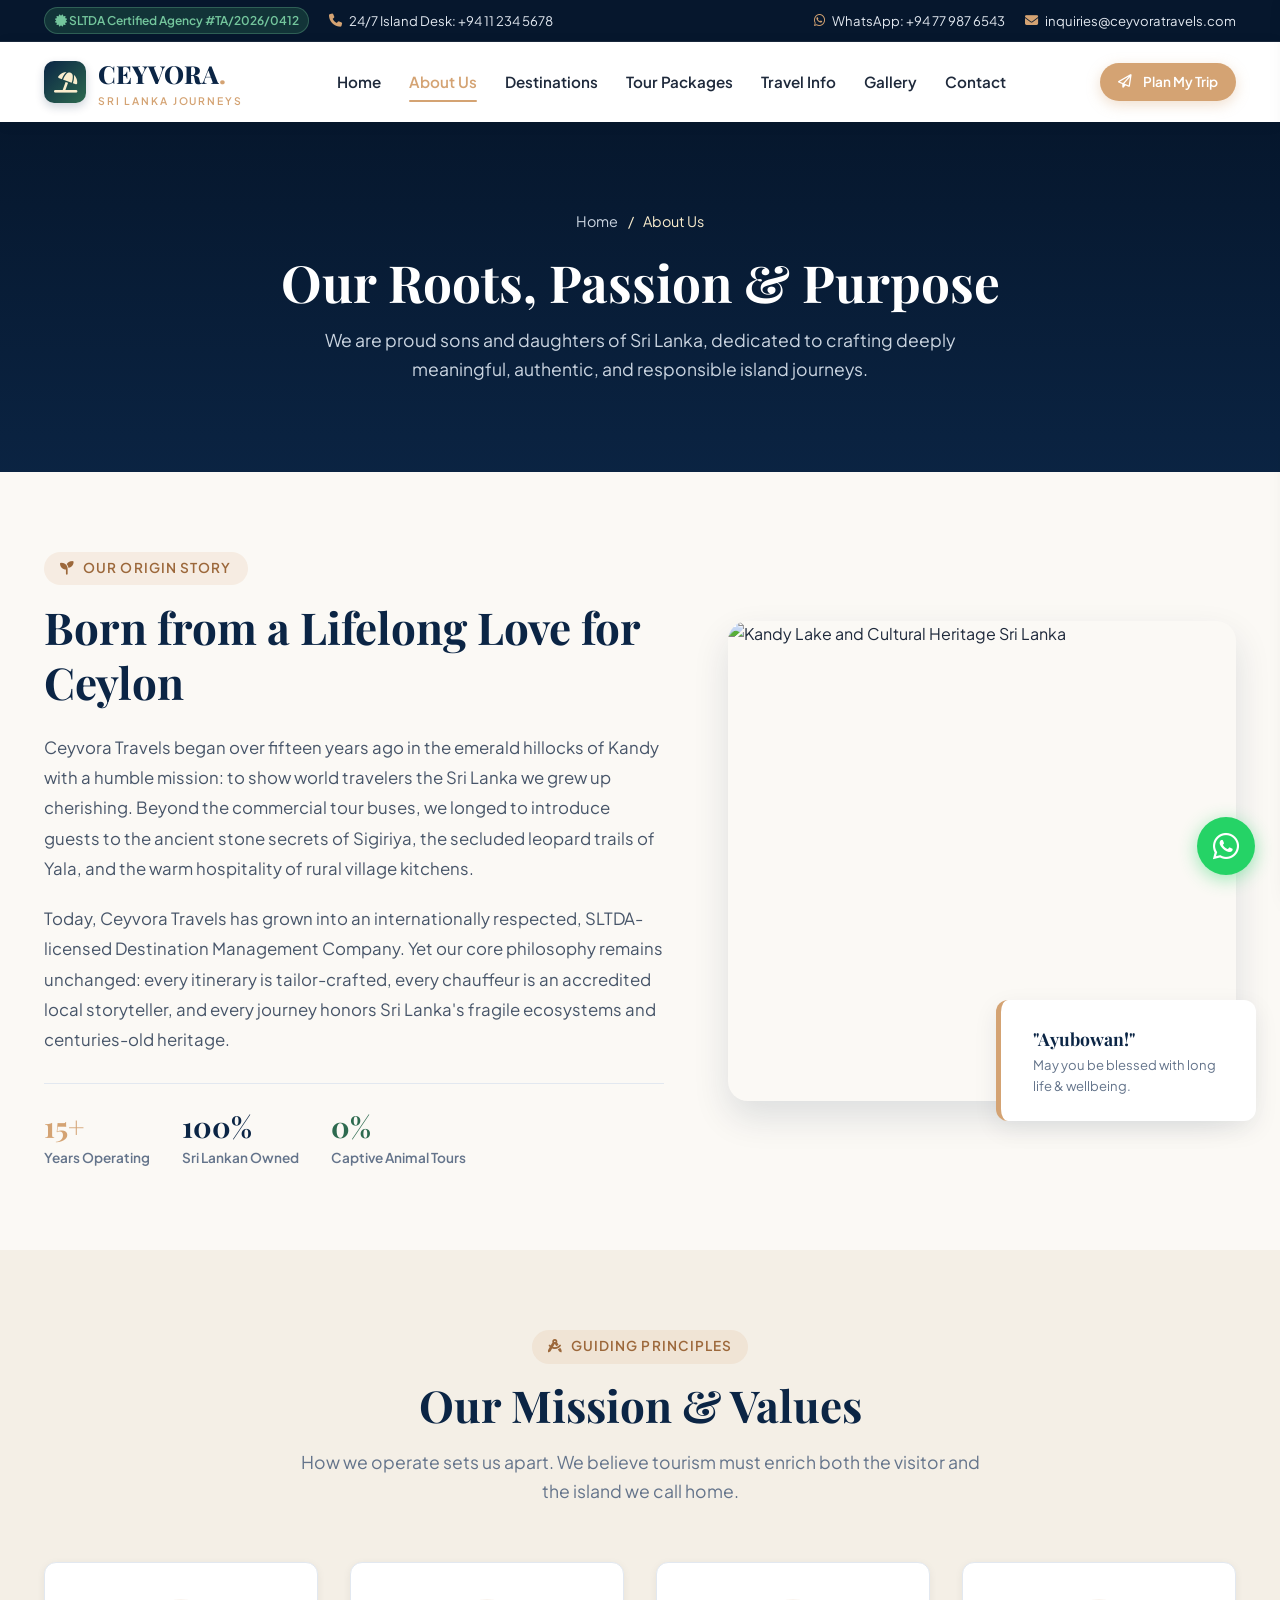
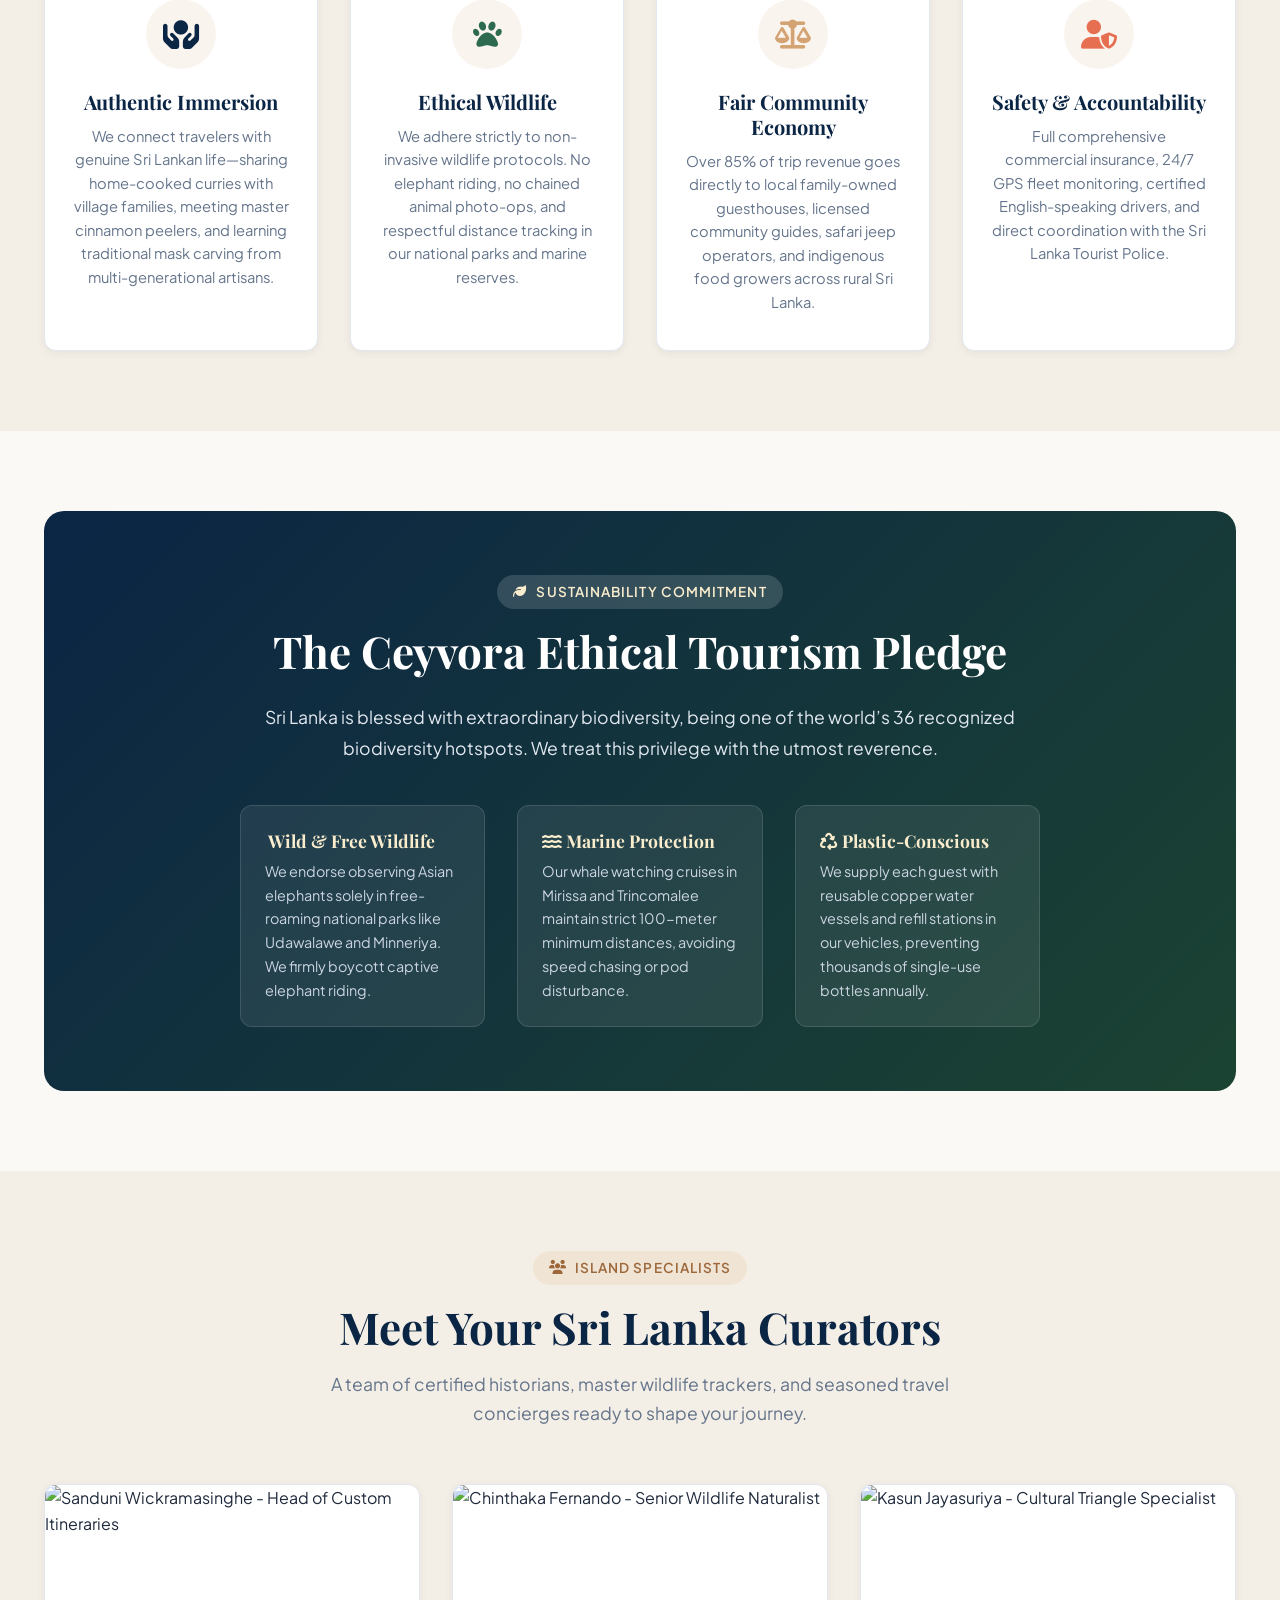
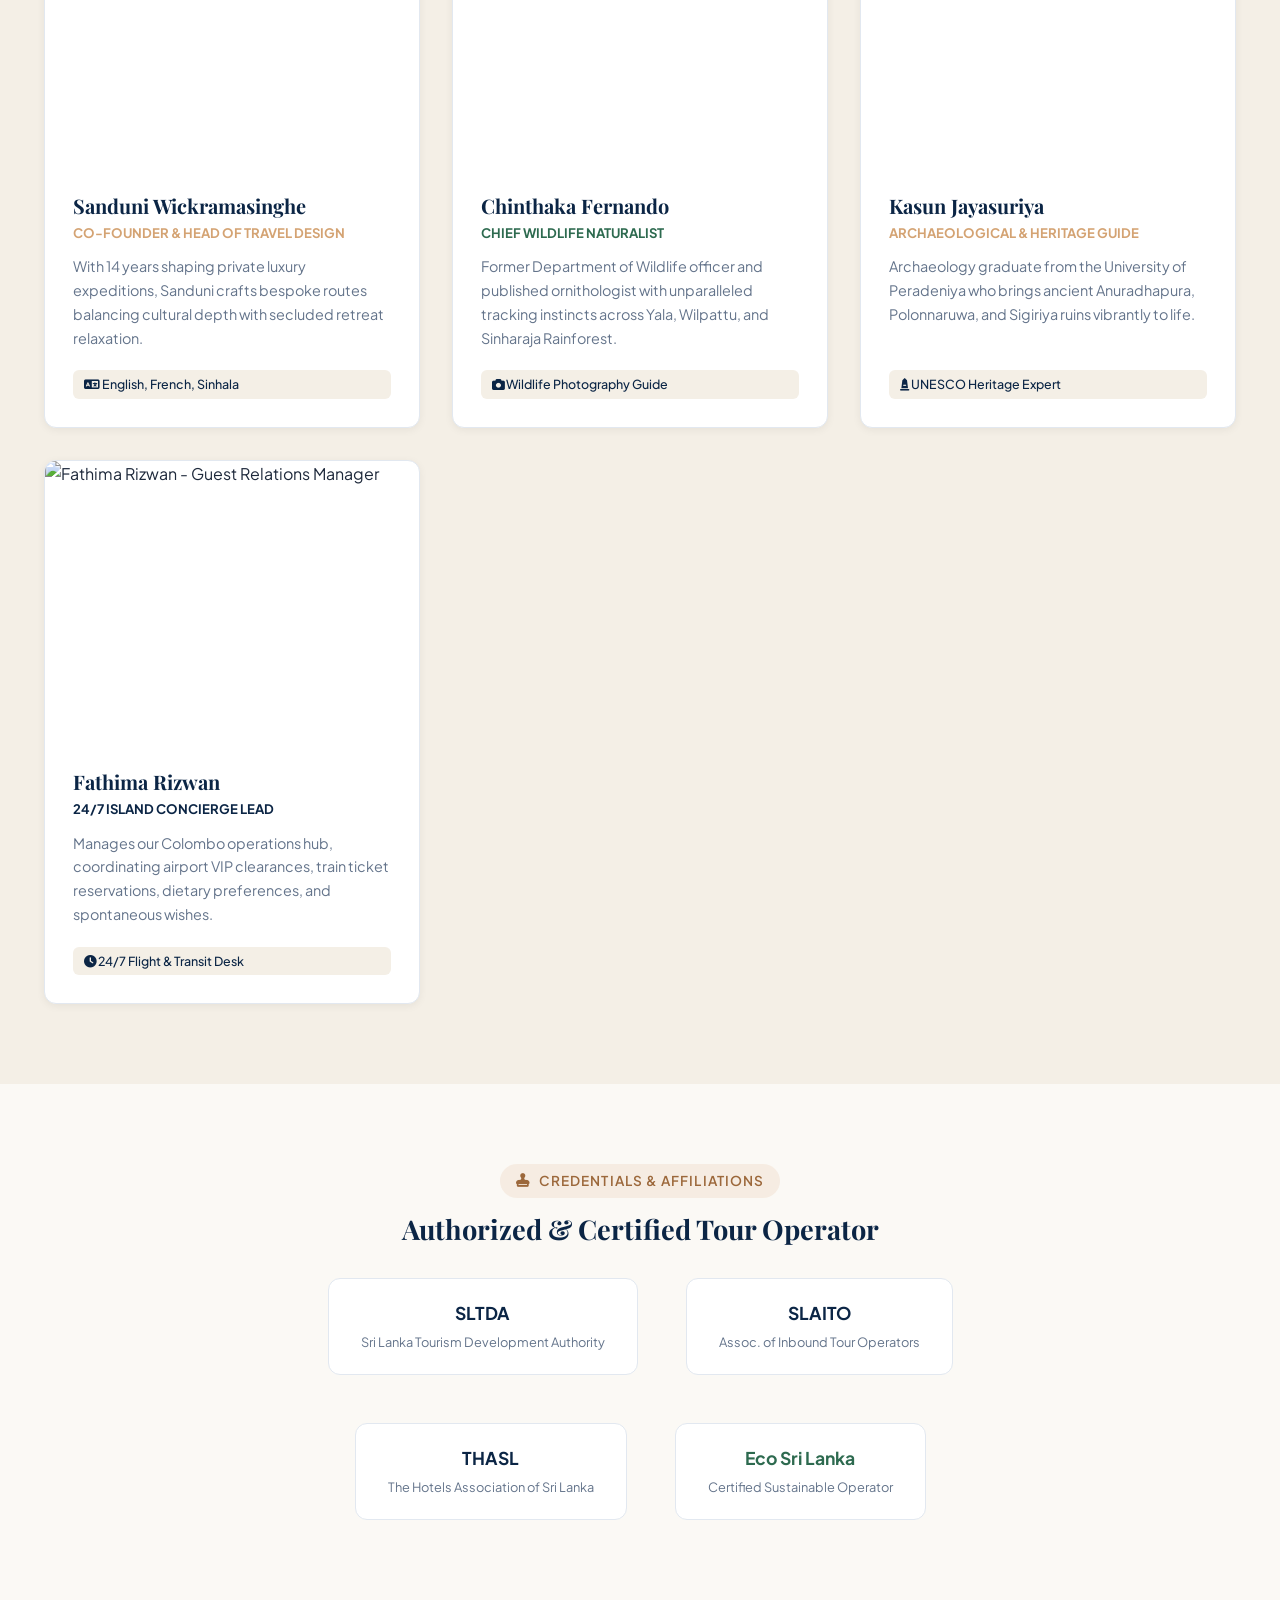
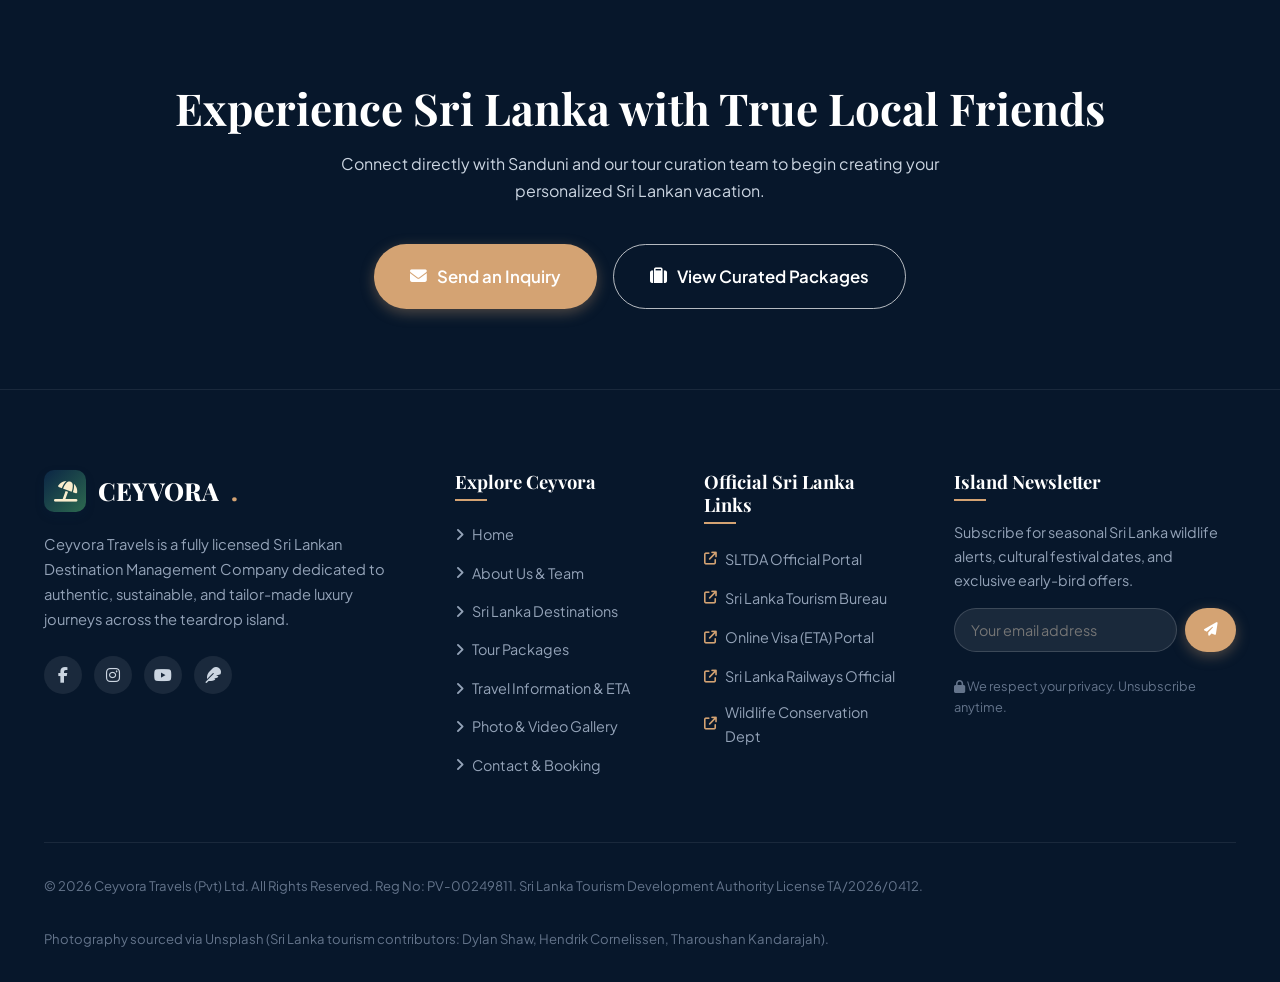
==== about.html @ e1c3edf8 "Add files via upload" ====
<!DOCTYPE html>
<html lang="en">
<head>
  <meta charset="UTF-8">
  <meta name="viewport" content="width=device-width, initial-scale=1.0">
  <title>About Us | Ceyvora Travels - Sri Lanka Heritage & Tourism Specialists</title>
  <meta name="description" content="Discover the story behind Ceyvora Travels. Founded by local Sri Lankan naturalists and cultural historians, we curate authentic, ethical, and tailor-made journeys across Ceylon.">
  <meta name="keywords" content="About Ceyvora Travels, Sri Lanka tour company, ethical travel Sri Lanka, SLTDA certified agency, Ceylon local guides">
  <meta property="og:title" content="About Us | Ceyvora Travels">
  <meta property="og:description" content="Meet our Sri Lankan travel curators, chauffeur guides, and read our ethical tourism pledge.">
  <meta property="og:type" content="website">

  <!-- Fonts & Icons -->
  <link rel="preconnect" href="https://fonts.googleapis.com">
  <link rel="preconnect" href="https://fonts.gstatic.com" crossorigin>
  <link href="https://fonts.googleapis.com/css2?family=Playfair+Display:ital,wght@0,500;0,700;0,800;1,400&family=Plus+Jakarta+Sans:wght@400;500;600;700&display=swap" rel="stylesheet">
  <link rel="stylesheet" href="https://cdnjs.cloudflare.com/ajax/libs/font-awesome/6.5.1/css/all.min.css">
  <link rel="stylesheet" href="css/style.css">
</head>
<body>

  <!-- Top Announcement Bar -->
  <aside class="top-bar">
    <div class="container top-bar-inner">
      <div class="top-bar-left">
        <span class="badge-sltda"><i class="fa-solid fa-certificate"></i> SLTDA Certified Agency #TA/2026/0412</span>
        <span class="top-bar-item"><i class="fa-solid fa-phone"></i> 24/7 Island Desk: +94 11 234 5678</span>
      </div>
      <div class="top-bar-right">
        <span class="top-bar-item"><i class="fa-brands fa-whatsapp text-accent"></i> WhatsApp: +94 77 987 6543</span>
        <span class="top-bar-item"><i class="fa-solid fa-envelope"></i> inquiries@ceyvoratravels.com</span>
      </div>
    </div>
  </aside>

  <!-- Main Navigation Header -->
  <header class="main-header">
    <div class="container header-inner">
      <a href="index.html" class="brand-logo" aria-label="Ceyvora Travels Home">
        <div class="brand-logo-icon">
          <i class="fa-solid fa-umbrella-beach"></i>
        </div>
        <div>
          CEYVORA<span>.</span>
          <span class="brand-tagline">Sri Lanka Journeys</span>
        </div>
      </a>

      <!-- Desktop Nav -->
      <nav class="nav-menu" aria-label="Primary Navigation">
        <a href="index.html" class="nav-link">Home</a>
        <a href="about.html" class="nav-link active">About Us</a>
        <a href="destinations.html" class="nav-link">Destinations</a>
        <a href="packages.html" class="nav-link">Tour Packages</a>
        <a href="travel-info.html" class="nav-link">Travel Info</a>
        <a href="gallery.html" class="nav-link">Gallery</a>
        <a href="contact.html" class="nav-link">Contact</a>
      </nav>

      <div class="header-actions">
        <a href="contact.html" class="btn btn-primary btn-sm"><i class="fa-regular fa-paper-plane"></i> Plan My Trip</a>
        <button class="mobile-toggle" aria-label="Open mobile navigation menu">
          <i class="fa-solid fa-bars"></i>
        </button>
      </div>
    </div>
  </header>

  <!-- Mobile Drawer -->
  <div class="mobile-nav-overlay"></div>
  <aside class="mobile-nav-drawer" aria-label="Mobile Navigation Drawer">
    <div class="mobile-nav-header">
      <span class="brand-logo" style="font-size: 1.3rem;">
        <span class="brand-logo-icon" style="width:34px;height:34px;font-size:1rem;"><i class="fa-solid fa-umbrella-beach"></i></span>
        CEYVORA
      </span>
      <button class="mobile-close-btn" aria-label="Close navigation">&times;</button>
    </div>
    <nav class="mobile-nav-links">
      <a href="index.html"><span>Home</span> <i class="fa-solid fa-chevron-right"></i></a>
      <a href="about.html" class="active"><span>About Us</span> <i class="fa-solid fa-chevron-right"></i></a>
      <a href="destinations.html"><span>Places to Visit</span> <i class="fa-solid fa-chevron-right"></i></a>
      <a href="packages.html"><span>Tour Packages</span> <i class="fa-solid fa-chevron-right"></i></a>
      <a href="travel-info.html"><span>Travel Information</span> <i class="fa-solid fa-chevron-right"></i></a>
      <a href="gallery.html"><span>Gallery & Media</span> <i class="fa-solid fa-chevron-right"></i></a>
      <a href="contact.html"><span>Contact & Booking</span> <i class="fa-solid fa-chevron-right"></i></a>
    </nav>
    <div class="mobile-drawer-contact">
      <p><strong>Direct Inquiries:</strong></p>
      <p><i class="fa-brands fa-whatsapp text-green"></i> +94 77 987 6543</p>
      <p><i class="fa-solid fa-envelope"></i> hello@ceyvoratravels.com</p>
      <a href="contact.html" class="btn btn-primary" style="width: 100%; margin-top: 1rem;">Book a Free Consultation</a>
    </div>
  </aside>

  <!-- Page Banner -->
  <section class="page-banner" style="background-image: url('https://images.unsplash.com/photo-1544735716-392fe2489ffa?auto=format&fit=crop&w=1800&q=80');">
    <div class="banner-content">
      <div class="banner-breadcrumbs">
        <a href="index.html">Home</a>
        <span>/</span>
        <span>About Us</span>
      </div>
      <h1 class="banner-title">Our Roots, Passion & Purpose</h1>
      <p class="banner-subtitle">We are proud sons and daughters of Sri Lanka, dedicated to crafting deeply meaningful, authentic, and responsible island journeys.</p>
    </div>
  </section>

  <!-- Story & Heritage Section -->
  <section class="section-padding bg-light">
    <div class="container">
      <div style="display: grid; grid-template-columns: 1.1fr 0.9fr; gap: 4rem; align-items: center;">
        <div>
          <span class="section-badge"><i class="fa-solid fa-seedling"></i> Our Origin Story</span>
          <h2 class="section-title" style="margin-bottom: 1.5rem;">Born from a Lifelong Love for Ceylon</h2>
          <p style="font-size: 1.05rem; color: #475569; line-height: 1.8; margin-bottom: 1.25rem;">
            Ceyvora Travels began over fifteen years ago in the emerald hillocks of Kandy with a humble mission: to show world travelers the Sri Lanka we grew up cherishing. Beyond the commercial tour buses, we longed to introduce guests to the ancient stone secrets of Sigiriya, the secluded leopard trails of Yala, and the warm hospitality of rural village kitchens.
          </p>
          <p style="font-size: 1.05rem; color: #475569; line-height: 1.8; margin-bottom: 1.75rem;">
            Today, Ceyvora Travels has grown into an internationally respected, SLTDA-licensed Destination Management Company. Yet our core philosophy remains unchanged: every itinerary is tailor-crafted, every chauffeur is an accredited local storyteller, and every journey honors Sri Lanka's fragile ecosystems and centuries-old heritage.
          </p>
          <div style="display: flex; gap: 2rem; border-top: 1px solid var(--border-light); padding-top: 1.5rem;">
            <div>
              <h4 style="font-size: 1.8rem; color: var(--accent); margin-bottom: 0.2rem;">15+</h4>
              <p style="font-size: 0.85rem; color: var(--text-muted); font-weight: 600;">Years Operating</p>
            </div>
            <div>
              <h4 style="font-size: 1.8rem; color: var(--primary); margin-bottom: 0.2rem;">100%</h4>
              <p style="font-size: 0.85rem; color: var(--text-muted); font-weight: 600;">Sri Lankan Owned</p>
            </div>
            <div>
              <h4 style="font-size: 1.8rem; color: var(--nature-green); margin-bottom: 0.2rem;">0%</h4>
              <p style="font-size: 0.85rem; color: var(--text-muted); font-weight: 600;">Captive Animal Tours</p>
            </div>
          </div>
        </div>

        <div>
          <div style="position: relative;">
            <img src="https://images.unsplash.com/photo-1620619767323-b95a89183081?auto=format&fit=crop&w=800&q=80" alt="Kandy Lake and Cultural Heritage Sri Lanka" style="border-radius: var(--radius-lg); box-shadow: var(--shadow-lg); width: 100%; height: 480px; object-fit: cover;">
            <div style="position: absolute; bottom: -20px; right: -20px; background: #ffffff; padding: 1.5rem 2rem; border-radius: var(--radius-md); box-shadow: var(--shadow-md); border-left: 5px solid var(--accent); max-width: 260px;">
              <p style="font-family: var(--font-heading); font-size: 1.1rem; color: var(--primary); margin: 0; font-weight: 700;">"Ayubowan!"</p>
              <p style="font-size: 0.82rem; color: var(--text-muted); margin: 0;">May you be blessed with long life & wellbeing.</p>
            </div>
          </div>
        </div>
      </div>
    </div>
  </section>

  <!-- Mission & Core Values -->
  <section class="section-padding bg-surface">
    <div class="container">
      <div class="section-header text-center">
        <span class="section-badge"><i class="fa-solid fa-compass-drafting"></i> Guiding Principles</span>
        <h2 class="section-title">Our Mission & Values</h2>
        <p class="section-subtitle">How we operate sets us apart. We believe tourism must enrich both the visitor and the island we call home.</p>
      </div>

      <div class="features-grid">
        <div class="feature-box">
          <div class="feature-icon-wrap" style="color: var(--primary);">
            <i class="fa-solid fa-hands-holding-circle"></i>
          </div>
          <h3 class="feature-title">Authentic Immersion</h3>
          <p class="feature-desc">We connect travelers with genuine Sri Lankan life—sharing home-cooked curries with village families, meeting master cinnamon peelers, and learning traditional mask carving from multi-generational artisans.</p>
        </div>

        <div class="feature-box">
          <div class="feature-icon-wrap" style="color: var(--nature-green);">
            <i class="fa-solid fa-paw"></i>
          </div>
          <h3 class="feature-title">Ethical Wildlife</h3>
          <p class="feature-desc">We adhere strictly to non-invasive wildlife protocols. No elephant riding, no chained animal photo-ops, and respectful distance tracking in our national parks and marine reserves.</p>
        </div>

        <div class="feature-box">
          <div class="feature-icon-wrap" style="color: var(--accent);">
            <i class="fa-solid fa-scale-balanced"></i>
          </div>
          <h3 class="feature-title">Fair Community Economy</h3>
          <p class="feature-desc">Over 85% of trip revenue goes directly to local family-owned guesthouses, licensed community guides, safari jeep operators, and indigenous food growers across rural Sri Lanka.</p>
        </div>

        <div class="feature-box">
          <div class="feature-icon-wrap" style="color: var(--accent-coral);">
            <i class="fa-solid fa-user-shield"></i>
          </div>
          <h3 class="feature-title">Safety & Accountability</h3>
          <p class="feature-desc">Full comprehensive commercial insurance, 24/7 GPS fleet monitoring, certified English-speaking drivers, and direct coordination with the Sri Lanka Tourist Police.</p>
        </div>
      </div>
    </div>
  </section>

  <!-- Ethical Tourism Pledge Section -->
  <section class="section-padding bg-light">
    <div class="container">
      <div style="background: linear-gradient(135deg, #0b2545 0%, #1b4332 100%); border-radius: var(--radius-lg); padding: 4rem 3rem; color: #ffffff;">
        <div style="max-width: 800px; margin: 0 auto; text-align: center;">
          <span class="section-badge" style="background: rgba(255,255,255,0.15); color: var(--accent-light);"><i class="fa-solid fa-leaf"></i> Sustainability Commitment</span>
          <h2 class="section-title white" style="margin-bottom: 1.5rem;">The Ceyvora Ethical Tourism Pledge</h2>
          <p style="color: #e2e8f0; font-size: 1.1rem; line-height: 1.8; margin-bottom: 2.5rem;">
            Sri Lanka is blessed with extraordinary biodiversity, being one of the world’s 36 recognized biodiversity hotspots. We treat this privilege with the utmost reverence.
          </p>

          <div style="display: grid; grid-template-columns: repeat(auto-fit, minmax(220px, 1fr)); gap: 2rem; text-align: left;">
            <div style="background: rgba(255, 255, 255, 0.08); padding: 1.5rem; border-radius: var(--radius-md); border: 1px solid rgba(255,255,255,0.12);">
              <h4 style="color: var(--accent-light); font-size: 1.1rem; margin-bottom: 0.5rem;"><i class="fa-solid fa-elephant"></i> Wild & Free Wildlife</h4>
              <p style="font-size: 0.9rem; color: #cbd5e1; margin: 0;">We endorse observing Asian elephants solely in free-roaming national parks like Udawalawe and Minneriya. We firmly boycott captive elephant riding.</p>
            </div>
            <div style="background: rgba(255, 255, 255, 0.08); padding: 1.5rem; border-radius: var(--radius-md); border: 1px solid rgba(255,255,255,0.12);">
              <h4 style="color: var(--accent-light); font-size: 1.1rem; margin-bottom: 0.5rem;"><i class="fa-solid fa-water"></i> Marine Protection</h4>
              <p style="font-size: 0.9rem; color: #cbd5e1; margin: 0;">Our whale watching cruises in Mirissa and Trincomalee maintain strict 100-meter minimum distances, avoiding speed chasing or pod disturbance.</p>
            </div>
            <div style="background: rgba(255, 255, 255, 0.08); padding: 1.5rem; border-radius: var(--radius-md); border: 1px solid rgba(255,255,255,0.12);">
              <h4 style="color: var(--accent-light); font-size: 1.1rem; margin-bottom: 0.5rem;"><i class="fa-solid fa-recycle"></i> Plastic-Conscious</h4>
              <p style="font-size: 0.9rem; color: #cbd5e1; margin: 0;">We supply each guest with reusable copper water vessels and refill stations in our vehicles, preventing thousands of single-use bottles annually.</p>
            </div>
          </div>
        </div>
      </div>
    </div>
  </section>

  <!-- Meet Our Team / Curators -->
  <section class="section-padding bg-surface">
    <div class="container">
      <div class="section-header text-center">
        <span class="section-badge"><i class="fa-solid fa-users"></i> Island Specialists</span>
        <h2 class="section-title">Meet Your Sri Lanka Curators</h2>
        <p class="section-subtitle">A team of certified historians, master wildlife trackers, and seasoned travel concierges ready to shape your journey.</p>
      </div>

      <div class="destinations-grid" style="grid-template-columns: repeat(auto-fill, minmax(280px, 1fr));">
        <!-- Curator 1 -->
        <article class="destination-card">
          <div class="card-img-wrap" style="height: 280px;">
            <img src="https://images.unsplash.com/photo-1534528741775-53994a69daeb?auto=format&fit=crop&w=600&q=80" alt="Sanduni Wickramasinghe - Head of Custom Itineraries" style="object-position: top;">
          </div>
          <div class="card-body">
            <h3 class="card-title" style="font-size: 1.25rem; margin-bottom: 0.25rem;">Sanduni Wickramasinghe</h3>
            <p style="font-size: 0.82rem; color: var(--accent); font-weight: 700; text-transform: uppercase; margin-bottom: 0.75rem;">Co-Founder & Head of Travel Design</p>
            <p class="card-description" style="font-size: 0.9rem;">With 14 years shaping private luxury expeditions, Sanduni crafts bespoke routes balancing cultural depth with secluded retreat relaxation.</p>
            <span class="highlight-chip"><i class="fa-solid fa-language"></i> English, French, Sinhala</span>
          </div>
        </article>

        <!-- Curator 2 -->
        <article class="destination-card">
          <div class="card-img-wrap" style="height: 280px;">
            <img src="https://images.unsplash.com/photo-1507003211169-0a1dd7228f2d?auto=format&fit=crop&w=600&q=80" alt="Chinthaka Fernando - Senior Wildlife Naturalist" style="object-position: top;">
          </div>
          <div class="card-body">
            <h3 class="card-title" style="font-size: 1.25rem; margin-bottom: 0.25rem;">Chinthaka Fernando</h3>
            <p style="font-size: 0.82rem; color: var(--nature-green); font-weight: 700; text-transform: uppercase; margin-bottom: 0.75rem;">Chief Wildlife Naturalist</p>
            <p class="card-description" style="font-size: 0.9rem;">Former Department of Wildlife officer and published ornithologist with unparalleled tracking instincts across Yala, Wilpattu, and Sinharaja Rainforest.</p>
            <span class="highlight-chip"><i class="fa-solid fa-camera"></i> Wildlife Photography Guide</span>
          </div>
        </article>

        <!-- Curator 3 -->
        <article class="destination-card">
          <div class="card-img-wrap" style="height: 280px;">
            <img src="https://images.unsplash.com/photo-1500648767791-00dcc994a43e?auto=format&fit=crop&w=600&q=80" alt="Kasun Jayasuriya - Cultural Triangle Specialist" style="object-position: top;">
          </div>
          <div class="card-body">
            <h3 class="card-title" style="font-size: 1.25rem; margin-bottom: 0.25rem;">Kasun Jayasuriya</h3>
            <p style="font-size: 0.82rem; color: var(--accent); font-weight: 700; text-transform: uppercase; margin-bottom: 0.75rem;">Archaeological & Heritage Guide</p>
            <p class="card-description" style="font-size: 0.9rem;">Archaeology graduate from the University of Peradeniya who brings ancient Anuradhapura, Polonnaruwa, and Sigiriya ruins vibrantly to life.</p>
            <span class="highlight-chip"><i class="fa-solid fa-monument"></i> UNESCO Heritage Expert</span>
          </div>
        </article>

        <!-- Curator 4 -->
        <article class="destination-card">
          <div class="card-img-wrap" style="height: 280px;">
            <img src="https://images.unsplash.com/photo-1573496359142-b8d87734a5a2?auto=format&fit=crop&w=600&q=80" alt="Fathima Rizwan - Guest Relations Manager" style="object-position: top;">
          </div>
          <div class="card-body">
            <h3 class="card-title" style="font-size: 1.25rem; margin-bottom: 0.25rem;">Fathima Rizwan</h3>
            <p style="font-size: 0.82rem; color: var(--primary); font-weight: 700; text-transform: uppercase; margin-bottom: 0.75rem;">24/7 Island Concierge Lead</p>
            <p class="card-description" style="font-size: 0.9rem;">Manages our Colombo operations hub, coordinating airport VIP clearances, train ticket reservations, dietary preferences, and spontaneous wishes.</p>
            <span class="highlight-chip"><i class="fa-solid fa-clock"></i> 24/7 Flight & Transit Desk</span>
          </div>
        </article>
      </div>
    </div>
  </section>

  <!-- Official Accreditations & Partners -->
  <section class="section-padding bg-light text-center">
    <div class="container">
      <span class="section-badge"><i class="fa-solid fa-stamp"></i> Credentials & Affiliations</span>
      <h3 style="font-size: 1.7rem; color: var(--primary); margin-bottom: 2rem;">Authorized & Certified Tour Operator</h3>
      
      <div style="display: flex; justify-content: center; align-items: center; gap: 3rem; flex-wrap: wrap; max-width: 900px; margin: 0 auto;">
        <div style="border: 1px solid var(--border-light); padding: 1.25rem 2rem; border-radius: var(--radius-md); background: #ffffff;">
          <strong style="color: var(--primary); display: block; font-size: 1.1rem;">SLTDA</strong>
          <span style="font-size: 0.8rem; color: var(--text-muted);">Sri Lanka Tourism Development Authority</span>
        </div>
        <div style="border: 1px solid var(--border-light); padding: 1.25rem 2rem; border-radius: var(--radius-md); background: #ffffff;">
          <strong style="color: var(--primary); display: block; font-size: 1.1rem;">SLAITO</strong>
          <span style="font-size: 0.8rem; color: var(--text-muted);">Assoc. of Inbound Tour Operators</span>
        </div>
        <div style="border: 1px solid var(--border-light); padding: 1.25rem 2rem; border-radius: var(--radius-md); background: #ffffff;">
          <strong style="color: var(--primary); display: block; font-size: 1.1rem;">THASL</strong>
          <span style="font-size: 0.8rem; color: var(--text-muted);">The Hotels Association of Sri Lanka</span>
        </div>
        <div style="border: 1px solid var(--border-light); padding: 1.25rem 2rem; border-radius: var(--radius-md); background: #ffffff;">
          <strong style="color: var(--nature-green); display: block; font-size: 1.1rem;">Eco Sri Lanka</strong>
          <span style="font-size: 0.8rem; color: var(--text-muted);">Certified Sustainable Operator</span>
        </div>
      </div>
    </div>
  </section>

  <!-- CTA Banner -->
  <section class="section-padding bg-dark text-center">
    <div class="container">
      <h2 class="section-title white">Experience Sri Lanka with True Local Friends</h2>
      <p style="color: #cbd5e1; max-width: 600px; margin: 0 auto 2.5rem;">Connect directly with Sanduni and our tour curation team to begin creating your personalized Sri Lankan vacation.</p>
      <div style="display: flex; gap: 1rem; justify-content: center; flex-wrap: wrap;">
        <a href="contact.html" class="btn btn-primary btn-lg"><i class="fa-solid fa-envelope"></i> Send an Inquiry</a>
        <a href="packages.html" class="btn btn-outline-white btn-lg"><i class="fa-solid fa-suitcase"></i> View Curated Packages</a>
      </div>
    </div>
  </section>

  <!-- Global Footer -->
  <footer class="main-footer">
    <div class="container">
      <div class="footer-grid">
        <div class="footer-brand">
          <a href="index.html" class="brand-logo" style="color:#ffffff; margin-bottom: 1.25rem;">
            <div class="brand-logo-icon">
              <i class="fa-solid fa-umbrella-beach"></i>
            </div>
            CEYVORA<span>.</span>
          </a>
          <p>Ceyvora Travels is a fully licensed Sri Lankan Destination Management Company dedicated to authentic, sustainable, and tailor-made luxury journeys across the teardrop island.</p>
          <div class="social-links">
            <a href="https://facebook.com" target="_blank" rel="noopener noreferrer" class="social-link" aria-label="Facebook"><i class="fa-brands fa-facebook-f"></i></a>
            <a href="https://instagram.com" target="_blank" rel="noopener noreferrer" class="social-link" aria-label="Instagram"><i class="fa-brands fa-instagram"></i></a>
            <a href="https://youtube.com" target="_blank" rel="noopener noreferrer" class="social-link" aria-label="YouTube"><i class="fa-brands fa-youtube"></i></a>
            <a href="https://tripadvisor.com" target="_blank" rel="noopener noreferrer" class="social-link" aria-label="TripAdvisor"><i class="fa-solid fa-feather"></i></a>
          </div>
        </div>

        <div class="footer-col">
          <h4>Explore Ceyvora</h4>
          <ul class="footer-links">
            <li><a href="index.html"><i class="fa-solid fa-angle-right"></i> Home</a></li>
            <li><a href="about.html"><i class="fa-solid fa-angle-right"></i> About Us & Team</a></li>
            <li><a href="destinations.html"><i class="fa-solid fa-angle-right"></i> Sri Lanka Destinations</a></li>
            <li><a href="packages.html"><i class="fa-solid fa-angle-right"></i> Tour Packages</a></li>
            <li><a href="travel-info.html"><i class="fa-solid fa-angle-right"></i> Travel Information & ETA</a></li>
            <li><a href="gallery.html"><i class="fa-solid fa-angle-right"></i> Photo & Video Gallery</a></li>
            <li><a href="contact.html"><i class="fa-solid fa-angle-right"></i> Contact & Booking</a></li>
          </ul>
        </div>

        <div class="footer-col">
          <h4>Official Sri Lanka Links</h4>
          <ul class="footer-links footer-official-links">
            <li><a href="https://www.sltda.gov.lk/" target="_blank" rel="noopener noreferrer"><i class="fa-solid fa-arrow-up-right-from-square"></i> SLTDA Official Portal</a></li>
            <li><a href="https://www.srilanka.travel/" target="_blank" rel="noopener noreferrer"><i class="fa-solid fa-arrow-up-right-from-square"></i> Sri Lanka Tourism Bureau</a></li>
            <li><a href="https://www.eta.gov.lk/" target="_blank" rel="noopener noreferrer"><i class="fa-solid fa-arrow-up-right-from-square"></i> Online Visa (ETA) Portal</a></li>
            <li><a href="https://railway.gov.lk/" target="_blank" rel="noopener noreferrer"><i class="fa-solid fa-arrow-up-right-from-square"></i> Sri Lanka Railways Official</a></li>
            <li><a href="http://www.dwc.gov.lk/" target="_blank" rel="noopener noreferrer"><i class="fa-solid fa-arrow-up-right-from-square"></i> Wildlife Conservation Dept</a></li>
          </ul>
        </div>

        <div class="footer-col footer-newsletter">
          <h4>Island Newsletter</h4>
          <p>Subscribe for seasonal Sri Lanka wildlife alerts, cultural festival dates, and exclusive early-bird offers.</p>
          <form class="newsletter-form" onsubmit="event.preventDefault(); alert('Thank you for subscribing to Ceyvora Travels Island Dispatch!'); this.reset();">
            <input type="email" placeholder="Your email address" required>
            <button type="submit" class="btn btn-primary btn-sm"><i class="fa-solid fa-paper-plane"></i></button>
          </form>
          <p style="font-size: 0.8rem; color: #64748b;"><i class="fa-solid fa-lock"></i> We respect your privacy. Unsubscribe anytime.</p>
        </div>
      </div>

      <div class="footer-bottom">
        <p>&copy; 2026 Ceyvora Travels (Pvt) Ltd. All Rights Reserved. Reg No: PV-00249811. Sri Lanka Tourism Development Authority License TA/2026/0412.</p>
        <p class="footer-attribution">
          Photography sourced via Unsplash (Sri Lanka tourism contributors: Dylan Shaw, Hendrik Cornelissen, Tharoushan Kandarajah).
        </p>
      </div>
    </div>
  </footer>

  <!-- Floating WhatsApp CTA -->
  <a href="https://wa.me/94779876543?text=Hello%20Ceyvora%20Travels,%20I%20would%20like%20to%20inquire%20about%20a%20Sri%20Lanka%20tour." class="floating-whatsapp" target="_blank" rel="noopener noreferrer" aria-label="Chat on WhatsApp">
    <i class="fa-brands fa-whatsapp"></i>
  </a>

  <!-- Main JavaScript File -->
  <script src="js/main.js"></script>
</body>
</html>
---- css/style.css ----
/* ==========================================================================
   CEYVORA TRAVELS - LUXURY SRI LANKA TOURISM AGENCY
   Master Stylesheet (Responsive, Modern, Accessible)
   ========================================================================== */

/* --- CSS Variables & Design System --- */
:root {
  --primary: #0b2545;
  --primary-dark: #06172d;
  --primary-light: #133b6b;
  --primary-rgb: 11, 37, 69;

  --accent: #d4a373;
  --accent-hover: #bc8a5b;
  --accent-light: #faedcd;
  --accent-coral: #e76f51;

  --nature-green: #2d6a4f;
  --nature-emerald: #1b4332;
  --nature-light: #d8f3dc;

  --bg-page: #fbf9f5;
  --bg-card: #ffffff;
  --bg-surface: #f4efe6;
  --bg-dark: #07172b;

  --text-main: #1e293b;
  --text-muted: #64748b;
  --text-light: #f8fafc;

  --border-light: #e2e8f0;
  --border-accent: rgba(212, 163, 115, 0.3);

  --font-heading: 'Playfair Display', Georgia, serif;
  --font-body: 'Plus Jakarta Sans', -apple-system, BlinkMacSystemFont, 'Segoe UI', Roboto, sans-serif;

  --shadow-sm: 0 2px 8px rgba(0, 0, 0, 0.06);
  --shadow-md: 0 8px 24px rgba(11, 37, 69, 0.08);
  --shadow-lg: 0 16px 36px rgba(11, 37, 69, 0.12);
  --shadow-hover: 0 20px 40px rgba(11, 37, 69, 0.16);

  --radius-sm: 6px;
  --radius-md: 12px;
  --radius-lg: 20px;
  --radius-full: 9999px;

  --transition-fast: 0.2s ease;
  --transition-normal: 0.3s cubic-bezier(0.16, 1, 0.3, 1);
  --transition-slow: 0.5s cubic-bezier(0.16, 1, 0.3, 1);

  --container-max: 1240px;
}

/* --- CSS Reset & Global Typography --- */
*, *::before, *::after {
  box-sizing: border-box;
  margin: 0;
  padding: 0;
}

html {
  scroll-behavior: smooth;
  font-size: 16px;
}

body {
  font-family: var(--font-body);
  color: var(--text-main);
  background-color: var(--bg-page);
  line-height: 1.65;
  -webkit-font-smoothing: antialiased;
  -moz-osx-font-smoothing: grayscale;
  overflow-x: hidden;
}

img {
  max-width: 100%;
  height: auto;
  display: block;
}

a {
  color: inherit;
  text-decoration: none;
  transition: color var(--transition-fast);
}

ul, ol {
  list-style: none;
}

button, input, select, textarea {
  font-family: inherit;
  font-size: inherit;
  border: none;
  outline: none;
}

h1, h2, h3, h4, h5, h6 {
  font-family: var(--font-heading);
  color: var(--primary);
  line-height: 1.25;
  font-weight: 700;
}

p {
  margin-bottom: 1rem;
}

p:last-child {
  margin-bottom: 0;
}

.container {
  width: 100%;
  max-width: var(--container-max);
  margin-left: auto;
  margin-right: auto;
  padding-left: 1.5rem;
  padding-right: 1.5rem;
}

/* --- Utility Classes --- */
.text-center { text-align: center; }
.text-accent { color: var(--accent) !important; }
.text-green { color: var(--nature-green) !important; }
.text-white { color: #ffffff !important; }
.bg-light { background-color: var(--bg-page); }
.bg-surface { background-color: var(--bg-surface); }
.bg-dark { background-color: var(--bg-dark); color: #ffffff; }

.section-padding {
  padding: 5rem 0;
}

.section-header {
  margin-bottom: 3.5rem;
}

.section-badge {
  display: inline-flex;
  align-items: center;
  gap: 0.5rem;
  padding: 0.35rem 1rem;
  border-radius: var(--radius-full);
  background-color: rgba(212, 163, 115, 0.15);
  color: #9c683b;
  font-weight: 600;
  font-size: 0.85rem;
  letter-spacing: 0.08em;
  text-transform: uppercase;
  margin-bottom: 0.85rem;
}

.section-title {
  font-size: clamp(2rem, 3.5vw, 2.75rem);
  color: var(--primary);
  margin-bottom: 1rem;
}

.section-title.white {
  color: #ffffff;
}

.section-subtitle {
  color: var(--text-muted);
  font-size: 1.1rem;
  max-width: 680px;
  margin: 0 auto;
}

/* --- Buttons --- */
.btn {
  display: inline-flex;
  align-items: center;
  justify-content: center;
  gap: 0.65rem;
  padding: 0.85rem 1.75rem;
  font-weight: 600;
  font-size: 0.95rem;
  border-radius: var(--radius-full);
  cursor: pointer;
  transition: all var(--transition-normal);
  text-decoration: none;
  white-space: nowrap;
}

.btn-primary {
  background-color: var(--accent);
  color: #ffffff;
  box-shadow: 0 4px 14px rgba(212, 163, 115, 0.35);
}

.btn-primary:hover {
  background-color: var(--accent-hover);
  transform: translateY(-2px);
  box-shadow: 0 6px 20px rgba(212, 163, 115, 0.45);
}

.btn-secondary {
  background-color: var(--primary);
  color: #ffffff;
  box-shadow: 0 4px 14px rgba(11, 37, 69, 0.25);
}

.btn-secondary:hover {
  background-color: var(--primary-light);
  transform: translateY(-2px);
}

.btn-outline {
  background-color: transparent;
  color: var(--primary);
  border: 1.5px solid var(--primary);
}

.btn-outline:hover {
  background-color: var(--primary);
  color: #ffffff;
}

.btn-outline-white {
  background-color: transparent;
  color: #ffffff;
  border: 1.5px solid rgba(255, 255, 255, 0.7);
}

.btn-outline-white:hover {
  background-color: #ffffff;
  color: var(--primary);
  border-color: #ffffff;
}

.btn-sm {
  padding: 0.5rem 1.15rem;
  font-size: 0.85rem;
}

.btn-lg {
  padding: 1.1rem 2.25rem;
  font-size: 1.05rem;
}

/* --- Top Notification Bar --- */
.top-bar {
  background-color: var(--primary-dark);
  color: #e2e8f0;
  font-size: 0.82rem;
  padding: 0.45rem 0;
  border-bottom: 1px solid rgba(255, 255, 255, 0.08);
}

.top-bar-inner {
  display: flex;
  justify-content: space-between;
  align-items: center;
  flex-wrap: wrap;
  gap: 0.75rem;
}

.top-bar-left, .top-bar-right {
  display: flex;
  align-items: center;
  gap: 1.25rem;
}

.top-bar-item {
  display: inline-flex;
  align-items: center;
  gap: 0.45rem;
}

.top-bar-item i {
  color: var(--accent);
}

.badge-sltda {
  background-color: rgba(45, 106, 79, 0.35);
  color: #74c69d;
  border: 1px solid rgba(116, 198, 157, 0.3);
  padding: 0.15rem 0.6rem;
  border-radius: var(--radius-full);
  font-size: 0.75rem;
  font-weight: 600;
}

/* --- Main Header & Navigation --- */
.main-header {
  position: sticky;
  top: 0;
  left: 0;
  width: 100%;
  background-color: rgba(255, 255, 255, 0.96);
  backdrop-filter: blur(12px);
  -webkit-backdrop-filter: blur(12px);
  z-index: 1000;
  box-shadow: 0 2px 15px rgba(0, 0, 0, 0.05);
  transition: all var(--transition-normal);
}

.header-inner {
  display: flex;
  align-items: center;
  justify-content: space-between;
  height: 80px;
}

.brand-logo {
  display: flex;
  align-items: center;
  gap: 0.75rem;
  font-family: var(--font-heading);
  font-size: 1.55rem;
  font-weight: 800;
  color: var(--primary);
  text-decoration: none;
}

.brand-logo-icon {
  width: 42px;
  height: 42px;
  border-radius: 10px;
  background: linear-gradient(135deg, var(--primary) 0%, var(--nature-green) 100%);
  display: flex;
  align-items: center;
  justify-content: center;
  color: var(--accent-light);
  font-size: 1.3rem;
  box-shadow: 0 4px 10px rgba(11, 37, 69, 0.2);
}

.brand-logo span {
  color: var(--accent);
}

.brand-tagline {
  display: block;
  font-family: var(--font-body);
  font-size: 0.65rem;
  letter-spacing: 0.18em;
  text-transform: uppercase;
  color: var(--text-muted);
  font-weight: 600;
  margin-top: -3px;
}

.nav-menu {
  display: flex;
  align-items: center;
  gap: 1.75rem;
}

.nav-link {
  font-weight: 600;
  font-size: 0.95rem;
  color: var(--text-main);
  position: relative;
  padding: 0.5rem 0;
  transition: color var(--transition-fast);
}

.nav-link::after {
  content: '';
  position: absolute;
  bottom: 0;
  left: 0;
  width: 0;
  height: 2px;
  background-color: var(--accent);
  transition: width var(--transition-normal);
  border-radius: 2px;
}

.nav-link:hover, .nav-link.active {
  color: var(--accent);
}

.nav-link.active::after {
  width: 100%;
}

.header-actions {
  display: flex;
  align-items: center;
  gap: 1rem;
}

/* Mobile Hamburger Toggle */
.mobile-toggle {
  display: none;
  background: none;
  border: none;
  cursor: pointer;
  padding: 0.5rem;
  color: var(--primary);
  font-size: 1.5rem;
}

/* Mobile Drawer */
.mobile-nav-overlay {
  position: fixed;
  top: 0;
  left: 0;
  width: 100%;
  height: 100%;
  background: rgba(11, 37, 69, 0.6);
  backdrop-filter: blur(4px);
  z-index: 1050;
  opacity: 0;
  visibility: hidden;
  transition: all var(--transition-normal);
}

.mobile-nav-overlay.open {
  opacity: 1;
  visibility: visible;
}

.mobile-nav-drawer {
  position: fixed;
  top: 0;
  right: -320px;
  width: 300px;
  height: 100%;
  background-color: #ffffff;
  z-index: 1060;
  padding: 2rem 1.5rem;
  display: flex;
  flex-direction: column;
  box-shadow: -5px 0 25px rgba(0, 0, 0, 0.15);
  transition: right var(--transition-normal);
  overflow-y: auto;
}

.mobile-nav-drawer.open {
  right: 0;
}

.mobile-nav-header {
  display: flex;
  justify-content: space-between;
  align-items: center;
  padding-bottom: 1.5rem;
  border-bottom: 1px solid var(--border-light);
  margin-bottom: 1.5rem;
}

.mobile-close-btn {
  background: none;
  border: none;
  font-size: 1.6rem;
  color: var(--primary);
  cursor: pointer;
}

.mobile-nav-links {
  display: flex;
  flex-direction: column;
  gap: 1.15rem;
  margin-bottom: 2rem;
}

.mobile-nav-links a {
  font-size: 1.05rem;
  font-weight: 600;
  color: var(--primary);
  display: flex;
  align-items: center;
  justify-content: space-between;
  padding: 0.4rem 0;
}

.mobile-nav-links a.active {
  color: var(--accent);
}

.mobile-drawer-contact {
  margin-top: auto;
  padding-top: 1.5rem;
  border-top: 1px solid var(--border-light);
  font-size: 0.9rem;
  color: var(--text-muted);
}

/* --- Hero Banner (Home Page) --- */
.hero-section {
  position: relative;
  min-height: 88vh;
  display: flex;
  align-items: center;
  justify-content: center;
  background: linear-gradient(180deg, rgba(7, 23, 43, 0.65) 0%, rgba(11, 37, 69, 0.8) 100%),
              url('https://images.unsplash.com/photo-1588598198321-9735fd52455b?auto=format&fit=crop&w=2000&q=85') center/cover no-repeat;
  color: #ffffff;
  padding: 6rem 1.5rem;
  text-align: center;
}

.hero-content {
  max-width: 920px;
  margin: 0 auto;
  z-index: 2;
}

.hero-tag {
  display: inline-flex;
  align-items: center;
  gap: 0.5rem;
  padding: 0.4rem 1.25rem;
  background: rgba(255, 255, 255, 0.15);
  backdrop-filter: blur(8px);
  border: 1px solid rgba(255, 255, 255, 0.25);
  border-radius: var(--radius-full);
  font-size: 0.9rem;
  letter-spacing: 0.08em;
  text-transform: uppercase;
  color: var(--accent-light);
  font-weight: 600;
  margin-bottom: 1.5rem;
}

.hero-title {
  font-size: clamp(2.5rem, 5vw, 4.2rem);
  color: #ffffff;
  font-weight: 800;
  margin-bottom: 1.5rem;
  line-height: 1.15;
  text-shadow: 0 4px 15px rgba(0, 0, 0, 0.4);
}

.hero-title span {
  color: var(--accent-light);
  font-style: italic;
}

.hero-subtitle {
  font-size: clamp(1.05rem, 2vw, 1.25rem);
  color: #e2e8f0;
  max-width: 720px;
  margin: 0 auto 2.5rem;
  font-weight: 400;
}

.hero-cta-group {
  display: flex;
  align-items: center;
  justify-content: center;
  gap: 1.25rem;
  flex-wrap: wrap;
  margin-bottom: 3.5rem;
}

/* Quick Search Widget */
.hero-search-box {
  background: rgba(255, 255, 255, 0.96);
  backdrop-filter: blur(12px);
  border-radius: var(--radius-lg);
  padding: 1.5rem;
  box-shadow: var(--shadow-lg);
  color: var(--text-main);
  max-width: 1060px;
  margin: 0 auto;
  border: 1px solid rgba(255, 255, 255, 0.5);
}

.search-form-grid {
  display: grid;
  grid-template-columns: repeat(4, 1fr) auto;
  gap: 1.25rem;
  align-items: flex-end;
}

.search-field {
  display: flex;
  flex-direction: column;
  text-align: left;
  gap: 0.35rem;
}

.search-field label {
  font-size: 0.8rem;
  font-weight: 700;
  text-transform: uppercase;
  letter-spacing: 0.05em;
  color: var(--primary);
  display: flex;
  align-items: center;
  gap: 0.4rem;
}

.search-field label i {
  color: var(--accent);
}

.search-field select,
.search-field input {
  width: 100%;
  padding: 0.75rem 1rem;
  border-radius: var(--radius-sm);
  background-color: var(--bg-page);
  border: 1px solid var(--border-light);
  font-size: 0.92rem;
  color: var(--text-main);
  transition: border var(--transition-fast);
}

.search-field select:focus,
.search-field input:focus {
  border-color: var(--accent);
}

/* --- Inner Page Banners --- */
.page-banner {
  position: relative;
  background-color: var(--primary-dark);
  padding: 5.5rem 1.5rem;
  text-align: center;
  color: #ffffff;
  background-size: cover;
  background-position: center;
}

.page-banner::before {
  content: '';
  position: absolute;
  top: 0;
  left: 0;
  width: 100%;
  height: 100%;
  background: linear-gradient(180deg, rgba(6, 23, 45, 0.78) 0%, rgba(11, 37, 69, 0.88) 100%);
}

.banner-content {
  position: relative;
  z-index: 2;
  max-width: 800px;
  margin: 0 auto;
}

.banner-breadcrumbs {
  display: flex;
  align-items: center;
  justify-content: center;
  gap: 0.6rem;
  font-size: 0.9rem;
  color: var(--accent-light);
  margin-bottom: 1rem;
}

.banner-breadcrumbs a {
  color: #cbd5e1;
}

.banner-breadcrumbs a:hover {
  color: #ffffff;
}

.banner-title {
  font-size: clamp(2.2rem, 4vw, 3.2rem);
  color: #ffffff;
  margin-bottom: 0.75rem;
}

.banner-subtitle {
  color: #cbd5e1;
  font-size: 1.1rem;
  max-width: 650px;
  margin: 0 auto;
}

/* --- Trust Stats Bar --- */
.trust-bar {
  background-color: #ffffff;
  padding: 2.5rem 0;
  border-bottom: 1px solid var(--border-light);
  box-shadow: var(--shadow-sm);
  margin-top: -30px;
  position: relative;
  z-index: 10;
  border-radius: var(--radius-md);
}

.stats-grid {
  display: grid;
  grid-template-columns: repeat(4, 1fr);
  gap: 2rem;
  text-align: center;
}

.stat-item {
  border-right: 1px solid var(--border-light);
  padding: 0 1rem;
}

.stat-item:last-child {
  border-right: none;
}

.stat-number {
  font-family: var(--font-heading);
  font-size: 2.5rem;
  font-weight: 800;
  color: var(--primary);
  line-height: 1;
  margin-bottom: 0.35rem;
}

.stat-number span {
  color: var(--accent);
}

.stat-label {
  font-size: 0.88rem;
  color: var(--text-muted);
  font-weight: 600;
}

/* --- Destination Cards --- */
.destinations-grid {
  display: grid;
  grid-template-columns: repeat(auto-fill, minmax(340px, 1fr));
  gap: 2rem;
}

.destination-card {
  background: var(--bg-card);
  border-radius: var(--radius-md);
  overflow: hidden;
  box-shadow: var(--shadow-sm);
  transition: all var(--transition-normal);
  display: flex;
  flex-direction: column;
  border: 1px solid var(--border-light);
}

.destination-card:hover {
  transform: translateY(-6px);
  box-shadow: var(--shadow-hover);
}

.card-img-wrap {
  position: relative;
  height: 240px;
  overflow: hidden;
}

.card-img-wrap img {
  width: 100%;
  height: 100%;
  object-fit: cover;
  transition: transform var(--transition-slow);
}

.destination-card:hover .card-img-wrap img {
  transform: scale(1.08);
}

.card-region-badge {
  position: absolute;
  top: 1rem;
  left: 1rem;
  background: rgba(11, 37, 69, 0.85);
  backdrop-filter: blur(6px);
  color: #ffffff;
  padding: 0.3rem 0.85rem;
  border-radius: var(--radius-full);
  font-size: 0.75rem;
  font-weight: 600;
  letter-spacing: 0.05em;
  text-transform: uppercase;
}

.card-rating-badge {
  position: absolute;
  top: 1rem;
  right: 1rem;
  background: rgba(255, 255, 255, 0.95);
  color: var(--text-main);
  padding: 0.3rem 0.65rem;
  border-radius: var(--radius-full);
  font-size: 0.8rem;
  font-weight: 700;
  display: flex;
  align-items: center;
  gap: 0.3rem;
  box-shadow: var(--shadow-sm);
}

.card-rating-badge i {
  color: #f59e0b;
}

.card-body {
  padding: 1.75rem;
  display: flex;
  flex-direction: column;
  flex-grow: 1;
}

.card-meta-row {
  display: flex;
  align-items: center;
  gap: 1.25rem;
  font-size: 0.85rem;
  color: var(--text-muted);
  margin-bottom: 0.75rem;
}

.card-meta-row span {
  display: inline-flex;
  align-items: center;
  gap: 0.35rem;
}

.card-title {
  font-size: 1.45rem;
  color: var(--primary);
  margin-bottom: 0.6rem;
}

.card-description {
  color: var(--text-muted);
  font-size: 0.95rem;
  margin-bottom: 1.25rem;
  flex-grow: 1;
}

.card-highlights {
  display: flex;
  flex-wrap: wrap;
  gap: 0.45rem;
  margin-bottom: 1.5rem;
}

.highlight-chip {
  background-color: var(--bg-surface);
  color: var(--primary);
  font-size: 0.78rem;
  padding: 0.25rem 0.7rem;
  border-radius: var(--radius-sm);
  font-weight: 500;
}

.card-footer {
  display: flex;
  align-items: center;
  justify-content: space-between;
  padding-top: 1rem;
  border-top: 1px solid var(--border-light);
}

.card-link {
  font-weight: 600;
  color: var(--accent);
  display: inline-flex;
  align-items: center;
  gap: 0.4rem;
  font-size: 0.92rem;
}

.card-link:hover {
  color: var(--accent-hover);
  transform: translateX(4px);
}

/* --- Tour Package Cards --- */
.packages-grid {
  display: grid;
  grid-template-columns: repeat(auto-fill, minmax(360px, 1fr));
  gap: 2.25rem;
}

.package-card {
  background: var(--bg-card);
  border-radius: var(--radius-md);
  overflow: hidden;
  box-shadow: var(--shadow-sm);
  border: 1px solid var(--border-light);
  display: flex;
  flex-direction: column;
  transition: all var(--transition-normal);
  position: relative;
}

.package-card:hover {
  transform: translateY(-8px);
  box-shadow: var(--shadow-hover);
}

.package-ribbon {
  position: absolute;
  top: 1.2rem;
  right: -2.5rem;
  transform: rotate(45deg);
  background: linear-gradient(135deg, var(--accent) 0%, var(--accent-coral) 100%);
  color: #ffffff;
  padding: 0.35rem 3rem;
  font-size: 0.75rem;
  font-weight: 700;
  text-transform: uppercase;
  letter-spacing: 0.08em;
  box-shadow: 0 2px 6px rgba(0,0,0,0.2);
  z-index: 2;
}

.package-card .card-img-wrap {
  height: 230px;
}

.package-duration-pill {
  position: absolute;
  bottom: 1rem;
  left: 1rem;
  background: rgba(11, 37, 69, 0.85);
  backdrop-filter: blur(6px);
  color: #ffffff;
  padding: 0.35rem 0.9rem;
  border-radius: var(--radius-full);
  font-size: 0.82rem;
  font-weight: 600;
  display: flex;
  align-items: center;
  gap: 0.4rem;
}

.package-card-body {
  padding: 1.75rem;
  display: flex;
  flex-direction: column;
  flex-grow: 1;
}

.package-route {
  display: flex;
  align-items: center;
  gap: 0.5rem;
  font-size: 0.82rem;
  color: var(--accent);
  font-weight: 700;
  letter-spacing: 0.05em;
  text-transform: uppercase;
  margin-bottom: 0.5rem;
}

.package-title {
  font-size: 1.4rem;
  color: var(--primary);
  margin-bottom: 0.75rem;
}

.package-highlights-list {
  margin-bottom: 1.25rem;
  display: flex;
  flex-direction: column;
  gap: 0.45rem;
}

.package-highlights-list li {
  font-size: 0.9rem;
  color: var(--text-muted);
  display: flex;
  align-items: flex-start;
  gap: 0.5rem;
}

.package-highlights-list li i {
  color: var(--nature-green);
  margin-top: 0.25rem;
  font-size: 0.85rem;
}

.package-inclusions {
  display: flex;
  flex-wrap: wrap;
  gap: 0.5rem;
  margin-bottom: 1.5rem;
  padding: 0.85rem 0;
  border-top: 1px solid var(--border-light);
  border-bottom: 1px solid var(--border-light);
}

.inclusion-tag {
  font-size: 0.75rem;
  background-color: var(--bg-surface);
  color: var(--primary);
  padding: 0.25rem 0.6rem;
  border-radius: var(--radius-full);
  display: inline-flex;
  align-items: center;
  gap: 0.35rem;
  font-weight: 600;
}

.package-footer {
  display: flex;
  align-items: center;
  justify-content: space-between;
  margin-top: auto;
}

.price-wrap {
  display: flex;
  flex-direction: column;
}

.price-label {
  font-size: 0.78rem;
  color: var(--text-muted);
  text-transform: uppercase;
  letter-spacing: 0.05em;
}

.price-value {
  font-size: 1.5rem;
  font-weight: 800;
  color: var(--primary);
  font-family: var(--font-heading);
}

.price-value small {
  font-size: 0.85rem;
  font-weight: 500;
  color: var(--text-muted);
  font-family: var(--font-body);
}

/* --- Features / Why Choose Us --- */
.features-grid {
  display: grid;
  grid-template-columns: repeat(auto-fill, minmax(260px, 1fr));
  gap: 2rem;
}

.feature-box {
  background: var(--bg-card);
  padding: 2.25rem 1.75rem;
  border-radius: var(--radius-md);
  box-shadow: var(--shadow-sm);
  border: 1px solid var(--border-light);
  transition: all var(--transition-normal);
  text-align: center;
}

.feature-box:hover {
  transform: translateY(-5px);
  box-shadow: var(--shadow-md);
  border-color: var(--accent);
}

.feature-icon-wrap {
  width: 70px;
  height: 70px;
  border-radius: 50%;
  background: rgba(212, 163, 115, 0.12);
  display: inline-flex;
  align-items: center;
  justify-content: center;
  color: var(--accent);
  font-size: 1.8rem;
  margin-bottom: 1.25rem;
}

.feature-title {
  font-size: 1.25rem;
  margin-bottom: 0.65rem;
}

.feature-desc {
  font-size: 0.92rem;
  color: var(--text-muted);
  line-height: 1.6;
}

/* --- Video Section --- */
.video-section-wrap {
  position: relative;
  border-radius: var(--radius-lg);
  overflow: hidden;
  box-shadow: var(--shadow-lg);
  background-color: var(--primary-dark);
}

.responsive-video-container {
  position: relative;
  padding-bottom: 56.25%; /* 16:9 Aspect Ratio */
  height: 0;
  overflow: hidden;
}

.responsive-video-container iframe,
.responsive-video-container video {
  position: absolute;
  top: 0;
  left: 0;
  width: 100%;
  height: 100%;
  border: 0;
}

/* --- Testimonials --- */
.testimonials-grid {
  display: grid;
  grid-template-columns: repeat(auto-fill, minmax(340px, 1fr));
  gap: 2rem;
}

.testimonial-card {
  background: var(--bg-card);
  padding: 2.25rem;
  border-radius: var(--radius-md);
  box-shadow: var(--shadow-sm);
  border: 1px solid var(--border-light);
  display: flex;
  flex-direction: column;
  position: relative;
}

.quote-icon {
  font-size: 2rem;
  color: rgba(212, 163, 115, 0.3);
  margin-bottom: 0.75rem;
}

.testimonial-stars {
  color: #f59e0b;
  margin-bottom: 1rem;
  display: flex;
  gap: 0.2rem;
}

.testimonial-text {
  font-size: 0.98rem;
  color: var(--text-main);
  font-style: italic;
  margin-bottom: 1.5rem;
  line-height: 1.7;
  flex-grow: 1;
}

.testimonial-author {
  display: flex;
  align-items: center;
  gap: 1rem;
  padding-top: 1rem;
  border-top: 1px solid var(--border-light);
}

.author-avatar {
  width: 48px;
  height: 48px;
  border-radius: 50%;
  object-fit: cover;
  border: 2px solid var(--accent);
}

.author-name {
  font-weight: 700;
  font-size: 0.95rem;
  color: var(--primary);
}

.author-country {
  font-size: 0.8rem;
  color: var(--text-muted);
}

/* --- Comparison Table --- */
.comparison-table-wrapper {
  background: #ffffff;
  border-radius: var(--radius-md);
  box-shadow: var(--shadow-md);
  overflow-x: auto;
  border: 1px solid var(--border-light);
  margin-top: 2.5rem;
}

.comparison-table {
  width: 100%;
  border-collapse: collapse;
  min-width: 780px;
  text-align: left;
}

.comparison-table th, 
.comparison-table td {
  padding: 1.25rem 1.5rem;
  border-bottom: 1px solid var(--border-light);
}

.comparison-table th {
  background-color: var(--primary);
  color: #ffffff;
  font-family: var(--font-heading);
  font-size: 1.15rem;
  font-weight: 600;
}

.comparison-table th:first-child {
  background-color: var(--primary-dark);
  width: 25%;
}

.comparison-table tr:hover td {
  background-color: rgba(251, 249, 245, 0.7);
}

.comparison-table td:first-child {
  font-weight: 600;
  color: var(--primary);
  background-color: var(--bg-surface);
}

.check-yes {
  color: var(--nature-green);
  font-weight: bold;
  display: inline-flex;
  align-items: center;
  gap: 0.4rem;
}

.check-no {
  color: #94a3b8;
  font-size: 0.85rem;
}

/* --- Filter Bar Component --- */
.filter-bar {
  display: flex;
  align-items: center;
  justify-content: center;
  flex-wrap: wrap;
  gap: 0.75rem;
  margin-bottom: 2.5rem;
}

.filter-btn {
  padding: 0.6rem 1.35rem;
  border-radius: var(--radius-full);
  background-color: #ffffff;
  color: var(--text-main);
  border: 1.5px solid var(--border-light);
  font-weight: 600;
  font-size: 0.88rem;
  cursor: pointer;
  transition: all var(--transition-fast);
}

.filter-btn:hover,
.filter-btn.active {
  background-color: var(--primary);
  color: #ffffff;
  border-color: var(--primary);
  box-shadow: 0 4px 12px rgba(11, 37, 69, 0.15);
}

/* --- Interactive Map Section --- */
.map-container-wrap {
  border-radius: var(--radius-md);
  overflow: hidden;
  box-shadow: var(--shadow-md);
  border: 1px solid var(--border-light);
  background: #ffffff;
  padding: 1rem;
  margin-bottom: 3.5rem;
}

#sri-lanka-map {
  height: 480px;
  width: 100%;
  border-radius: var(--radius-sm);
  z-index: 1;
}

.map-legend {
  display: flex;
  align-items: center;
  justify-content: center;
  gap: 1.75rem;
  padding: 1rem 0.5rem 0.5rem;
  font-size: 0.85rem;
  color: var(--text-muted);
  flex-wrap: wrap;
}

.legend-item {
  display: inline-flex;
  align-items: center;
  gap: 0.45rem;
}

.legend-dot {
  width: 12px;
  height: 12px;
  border-radius: 50%;
}

/* --- Photo Gallery & Lightbox --- */
.gallery-grid {
  display: grid;
  grid-template-columns: repeat(auto-fill, minmax(280px, 1fr));
  gap: 1.5rem;
}

.gallery-item {
  position: relative;
  border-radius: var(--radius-md);
  overflow: hidden;
  height: 260px;
  cursor: pointer;
  box-shadow: var(--shadow-sm);
  background-color: #e2e8f0;
}

.gallery-item img {
  width: 100%;
  height: 100%;
  object-fit: cover;
  transition: transform var(--transition-slow);
}

.gallery-item:hover img {
  transform: scale(1.1);
}

.gallery-overlay {
  position: absolute;
  top: 0;
  left: 0;
  width: 100%;
  height: 100%;
  background: linear-gradient(180deg, transparent 40%, rgba(11, 37, 69, 0.88) 100%);
  display: flex;
  flex-direction: column;
  justify-content: flex-end;
  padding: 1.25rem;
  color: #ffffff;
  opacity: 0;
  transition: opacity var(--transition-normal);
}

.gallery-item:hover .gallery-overlay {
  opacity: 1;
}

.gallery-overlay h4 {
  font-size: 1.15rem;
  color: #ffffff;
  margin-bottom: 0.2rem;
}

.gallery-overlay p {
  font-size: 0.82rem;
  color: var(--accent-light);
  margin-bottom: 0;
}

/* Lightbox Modal */
.lightbox-modal {
  position: fixed;
  top: 0;
  left: 0;
  width: 100%;
  height: 100%;
  background: rgba(6, 23, 45, 0.95);
  backdrop-filter: blur(8px);
  z-index: 2000;
  display: flex;
  align-items: center;
  justify-content: center;
  padding: 2rem;
  opacity: 0;
  visibility: hidden;
  transition: all var(--transition-normal);
}

.lightbox-modal.open {
  opacity: 1;
  visibility: visible;
}

.lightbox-content {
  position: relative;
  max-width: 900px;
  max-height: 85vh;
  display: flex;
  flex-direction: column;
  align-items: center;
}

.lightbox-img {
  max-width: 100%;
  max-height: 70vh;
  border-radius: var(--radius-sm);
  box-shadow: 0 10px 40px rgba(0, 0, 0, 0.5);
  object-fit: contain;
}

.lightbox-caption {
  margin-top: 1rem;
  text-align: center;
  color: #ffffff;
}

.lightbox-caption h3 {
  font-size: 1.35rem;
  color: #ffffff;
  margin-bottom: 0.25rem;
}

.lightbox-caption p {
  font-size: 0.9rem;
  color: #cbd5e1;
}

.lightbox-close {
  position: absolute;
  top: 1.5rem;
  right: 1.5rem;
  background: rgba(255, 255, 255, 0.2);
  color: #ffffff;
  border: none;
  width: 44px;
  height: 44px;
  border-radius: 50%;
  font-size: 1.5rem;
  cursor: pointer;
  display: flex;
  align-items: center;
  justify-content: center;
  transition: background var(--transition-fast);
}

.lightbox-close:hover {
  background: var(--accent);
}

/* --- Travel Info Cards & Accordions --- */
.info-cards-grid {
  display: grid;
  grid-template-columns: repeat(auto-fill, minmax(350px, 1fr));
  gap: 2rem;
}

.info-card {
  background: #ffffff;
  border-radius: var(--radius-md);
  padding: 2rem;
  border: 1px solid var(--border-light);
  box-shadow: var(--shadow-sm);
}

.info-card-header {
  display: flex;
  align-items: center;
  gap: 1rem;
  margin-bottom: 1.25rem;
}

.info-icon {
  width: 50px;
  height: 50px;
  border-radius: var(--radius-md);
  background-color: rgba(11, 37, 69, 0.08);
  color: var(--primary);
  display: flex;
  align-items: center;
  justify-content: center;
  font-size: 1.4rem;
}

.info-card h3 {
  font-size: 1.3rem;
  color: var(--primary);
}

.etiquette-box {
  background: var(--bg-surface);
  border-left: 4px solid var(--accent);
  padding: 1.25rem;
  border-radius: 0 var(--radius-sm) var(--radius-sm) 0;
  margin: 1.25rem 0;
}

.checklist-container {
  background: #ffffff;
  border-radius: var(--radius-md);
  padding: 2rem;
  border: 1px solid var(--border-light);
  box-shadow: var(--shadow-sm);
}

.checklist-grid {
  display: grid;
  grid-template-columns: repeat(auto-fill, minmax(280px, 1fr));
  gap: 1.25rem;
  margin-top: 1.5rem;
}

.check-item {
  display: flex;
  align-items: flex-start;
  gap: 0.75rem;
}

.check-item input[type="checkbox"] {
  width: 18px;
  height: 18px;
  accent-color: var(--nature-green);
  cursor: pointer;
  margin-top: 0.2rem;
}

/* --- Contact & Booking Form --- */
.contact-layout-grid {
  display: grid;
  grid-template-columns: 1fr 1.6fr;
  gap: 3.5rem;
}

.contact-info-panel {
  display: flex;
  flex-direction: column;
  gap: 1.75rem;
}

.contact-card {
  background: #ffffff;
  padding: 1.75rem;
  border-radius: var(--radius-md);
  box-shadow: var(--shadow-sm);
  border: 1px solid var(--border-light);
}

.contact-card-title {
  font-size: 1.25rem;
  color: var(--primary);
  margin-bottom: 1rem;
  display: flex;
  align-items: center;
  gap: 0.6rem;
}

.contact-card-title i {
  color: var(--accent);
}

.contact-details-list {
  display: flex;
  flex-direction: column;
  gap: 0.85rem;
  font-size: 0.95rem;
}

.contact-details-list li {
  display: flex;
  align-items: flex-start;
  gap: 0.75rem;
  color: var(--text-main);
}

.contact-details-list li i {
  color: var(--primary-light);
  margin-top: 0.25rem;
}

.booking-form-wrap {
  background: #ffffff;
  padding: 2.75rem;
  border-radius: var(--radius-lg);
  box-shadow: var(--shadow-md);
  border: 1px solid var(--border-light);
}

.form-group-row {
  display: grid;
  grid-template-columns: 1fr 1fr;
  gap: 1.5rem;
  margin-bottom: 1.5rem;
}

.form-group {
  display: flex;
  flex-direction: column;
  gap: 0.4rem;
  margin-bottom: 1.5rem;
}

.form-group label {
  font-size: 0.88rem;
  font-weight: 700;
  color: var(--primary);
}

.form-group label .required {
  color: #ef4444;
}

.form-group input,
.form-group select,
.form-group textarea {
  width: 100%;
  padding: 0.85rem 1.15rem;
  border-radius: var(--radius-sm);
  border: 1.5px solid var(--border-light);
  background-color: var(--bg-page);
  color: var(--text-main);
  font-size: 0.95rem;
  transition: all var(--transition-fast);
}

.form-group input:focus,
.form-group select:focus,
.form-group textarea:focus {
  border-color: var(--accent);
  background-color: #ffffff;
  box-shadow: 0 0 0 3px rgba(212, 163, 115, 0.2);
}

.form-group.has-error input,
.form-group.has-error select,
.form-group.has-error textarea {
  border-color: #ef4444;
}

.error-text {
  font-size: 0.8rem;
  color: #ef4444;
  display: none;
}

.form-group.has-error .error-text {
  display: block;
}

/* Confirmation Modal */
.modal-backdrop {
  position: fixed;
  top: 0;
  left: 0;
  width: 100%;
  height: 100%;
  background: rgba(11, 37, 69, 0.7);
  backdrop-filter: blur(4px);
  z-index: 3000;
  display: flex;
  align-items: center;
  justify-content: center;
  padding: 1.5rem;
  opacity: 0;
  visibility: hidden;
  transition: all var(--transition-normal);
}

.modal-backdrop.open {
  opacity: 1;
  visibility: visible;
}

.modal-card {
  background: #ffffff;
  max-width: 580px;
  width: 100%;
  border-radius: var(--radius-lg);
  padding: 2.5rem;
  text-align: center;
  box-shadow: var(--shadow-hover);
  transform: translateY(20px);
  transition: transform var(--transition-normal);
}

.modal-backdrop.open .modal-card {
  transform: translateY(0);
}

.modal-icon-success {
  width: 70px;
  height: 70px;
  border-radius: 50%;
  background-color: var(--nature-light);
  color: var(--nature-green);
  display: inline-flex;
  align-items: center;
  justify-content: center;
  font-size: 2.2rem;
  margin-bottom: 1.25rem;
}

.booking-ref-badge {
  display: inline-block;
  background-color: var(--bg-surface);
  color: var(--primary);
  border: 1px dashed var(--accent);
  padding: 0.4rem 1.2rem;
  border-radius: var(--radius-sm);
  font-family: monospace;
  font-size: 1.15rem;
  font-weight: 700;
  margin: 1rem 0;
}

.modal-summary-box {
  background: var(--bg-page);
  border-radius: var(--radius-sm);
  padding: 1.25rem;
  text-align: left;
  margin: 1.5rem 0;
  font-size: 0.9rem;
}

.summary-row {
  display: flex;
  justify-content: space-between;
  margin-bottom: 0.5rem;
  border-bottom: 1px solid var(--border-light);
  padding-bottom: 0.35rem;
}

.summary-row:last-child {
  border-bottom: none;
  margin-bottom: 0;
  padding-bottom: 0;
}

/* FAQ Accordion */
.faq-accordion {
  display: flex;
  flex-direction: column;
  gap: 1rem;
  max-width: 800px;
  margin: 0 auto;
}

.faq-item {
  background: #ffffff;
  border: 1px solid var(--border-light);
  border-radius: var(--radius-md);
  overflow: hidden;
  transition: box-shadow var(--transition-fast);
}

.faq-question {
  width: 100%;
  padding: 1.25rem 1.5rem;
  background: none;
  text-align: left;
  font-weight: 700;
  font-size: 1.05rem;
  color: var(--primary);
  display: flex;
  align-items: center;
  justify-content: space-between;
  cursor: pointer;
}

.faq-question i {
  color: var(--accent);
  transition: transform var(--transition-normal);
}

.faq-item.active .faq-question i {
  transform: rotate(180deg);
}

.faq-answer {
  max-height: 0;
  overflow: hidden;
  transition: max-height var(--transition-normal);
  padding: 0 1.5rem;
  color: var(--text-muted);
  font-size: 0.95rem;
}

.faq-item.active .faq-answer {
  max-height: 300px;
  padding-bottom: 1.25rem;
}

/* --- Global Footer --- */
.main-footer {
  background-color: var(--bg-dark);
  color: #cbd5e1;
  padding: 5rem 0 2rem;
  border-top: 1px solid rgba(255, 255, 255, 0.08);
}

.footer-grid {
  display: grid;
  grid-template-columns: 1.8fr 1fr 1fr 1.4fr;
  gap: 3rem;
  margin-bottom: 4rem;
}

.footer-brand h3 {
  color: #ffffff;
  font-size: 1.6rem;
  margin-bottom: 1rem;
}

.footer-brand p {
  font-size: 0.92rem;
  color: #94a3b8;
  margin-bottom: 1.5rem;
  line-height: 1.7;
}

.footer-col h4 {
  color: #ffffff;
  font-size: 1.15rem;
  margin-bottom: 1.25rem;
  position: relative;
  padding-bottom: 0.5rem;
}

.footer-col h4::after {
  content: '';
  position: absolute;
  bottom: 0;
  left: 0;
  width: 32px;
  height: 2px;
  background-color: var(--accent);
}

.footer-links {
  display: flex;
  flex-direction: column;
  gap: 0.75rem;
}

.footer-links a {
  color: #94a3b8;
  font-size: 0.9rem;
  transition: all var(--transition-fast);
  display: inline-flex;
  align-items: center;
  gap: 0.5rem;
}

.footer-links a:hover {
  color: var(--accent-light);
  transform: translateX(4px);
}

.footer-official-links a i {
  color: var(--accent);
  font-size: 0.8rem;
}

.footer-newsletter p {
  font-size: 0.9rem;
  color: #94a3b8;
  margin-bottom: 1rem;
}

.newsletter-form {
  display: flex;
  gap: 0.5rem;
  margin-bottom: 1.5rem;
}

.newsletter-form input {
  padding: 0.75rem 1rem;
  border-radius: var(--radius-full);
  background: rgba(255, 255, 255, 0.08);
  border: 1px solid rgba(255, 255, 255, 0.15);
  color: #ffffff;
  font-size: 0.9rem;
  flex-grow: 1;
}

.newsletter-form input:focus {
  border-color: var(--accent);
}

.social-links {
  display: flex;
  gap: 0.75rem;
}

.social-link {
  width: 38px;
  height: 38px;
  border-radius: 50%;
  background: rgba(255, 255, 255, 0.08);
  display: flex;
  align-items: center;
  justify-content: center;
  color: #cbd5e1;
  transition: all var(--transition-fast);
}

.social-link:hover {
  background: var(--accent);
  color: #ffffff;
  transform: translateY(-3px);
}

.footer-bottom {
  padding-top: 2rem;
  border-top: 1px solid rgba(255, 255, 255, 0.08);
  display: flex;
  align-items: center;
  justify-content: space-between;
  flex-wrap: wrap;
  gap: 1rem;
  font-size: 0.82rem;
  color: #64748b;
}

.footer-attribution {
  color: #64748b;
}

.footer-attribution a {
  color: #94a3b8;
  text-decoration: underline;
}

/* Floating WhatsApp Button */
.floating-whatsapp {
  position: fixed;
  bottom: 25px;
  right: 25px;
  width: 58px;
  height: 58px;
  background-color: #25d366;
  color: #ffffff;
  border-radius: 50%;
  display: flex;
  align-items: center;
  justify-content: center;
  font-size: 1.85rem;
  box-shadow: 0 4px 18px rgba(37, 211, 102, 0.45);
  z-index: 999;
  transition: all var(--transition-normal);
}

.floating-whatsapp:hover {
  transform: scale(1.1) rotate(6deg);
  box-shadow: 0 6px 22px rgba(37, 211, 102, 0.6);
}

/* --- Responsive Media Queries --- */
@media (max-width: 1024px) {
  .search-form-grid {
    grid-template-columns: repeat(2, 1fr);
  }
  .contact-layout-grid {
    grid-template-columns: 1fr;
  }
  .footer-grid {
    grid-template-columns: repeat(2, 1fr);
  }
  .stats-grid {
    grid-template-columns: repeat(2, 1fr);
    gap: 1.5rem;
  }
  .stat-item:nth-child(2) {
    border-right: none;
  }
}

@media (max-width: 868px) {
  .nav-menu, .header-actions .btn {
    display: none;
  }
  .mobile-toggle {
    display: block;
  }
  .top-bar-left {
    display: none;
  }
  .top-bar-inner {
    justify-content: center;
  }
  .form-group-row {
    grid-template-columns: 1fr;
  }
}

@media (max-width: 640px) {
  .search-form-grid {
    grid-template-columns: 1fr;
  }
  .stats-grid {
    grid-template-columns: 1fr;
  }
  .stat-item {
    border-right: none;
    border-bottom: 1px solid var(--border-light);
    padding-bottom: 1rem;
  }
  .stat-item:last-child {
    border-bottom: none;
  }
  .footer-grid {
    grid-template-columns: 1fr;
    gap: 2.5rem;
  }
  .footer-bottom {
    flex-direction: column;
    text-align: center;
  }
  .booking-form-wrap {
    padding: 1.75rem 1.25rem;
  }
}
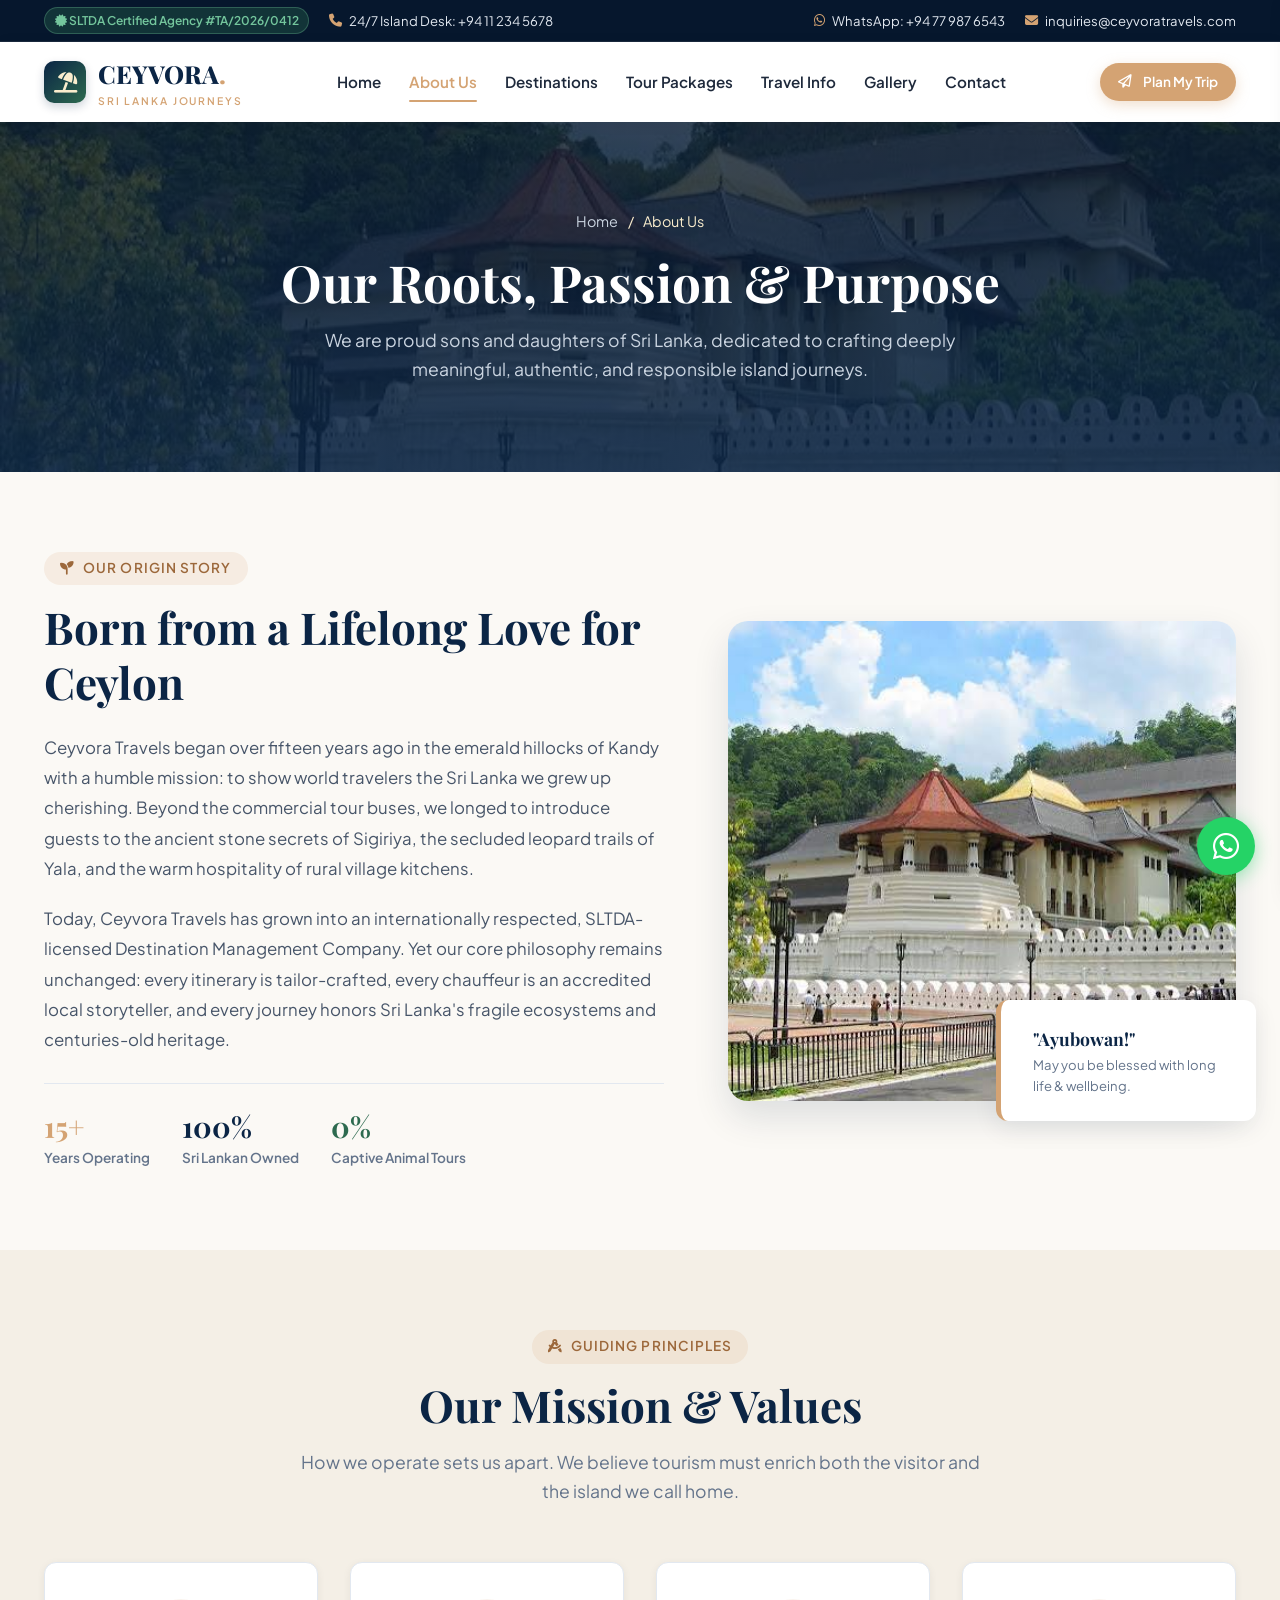
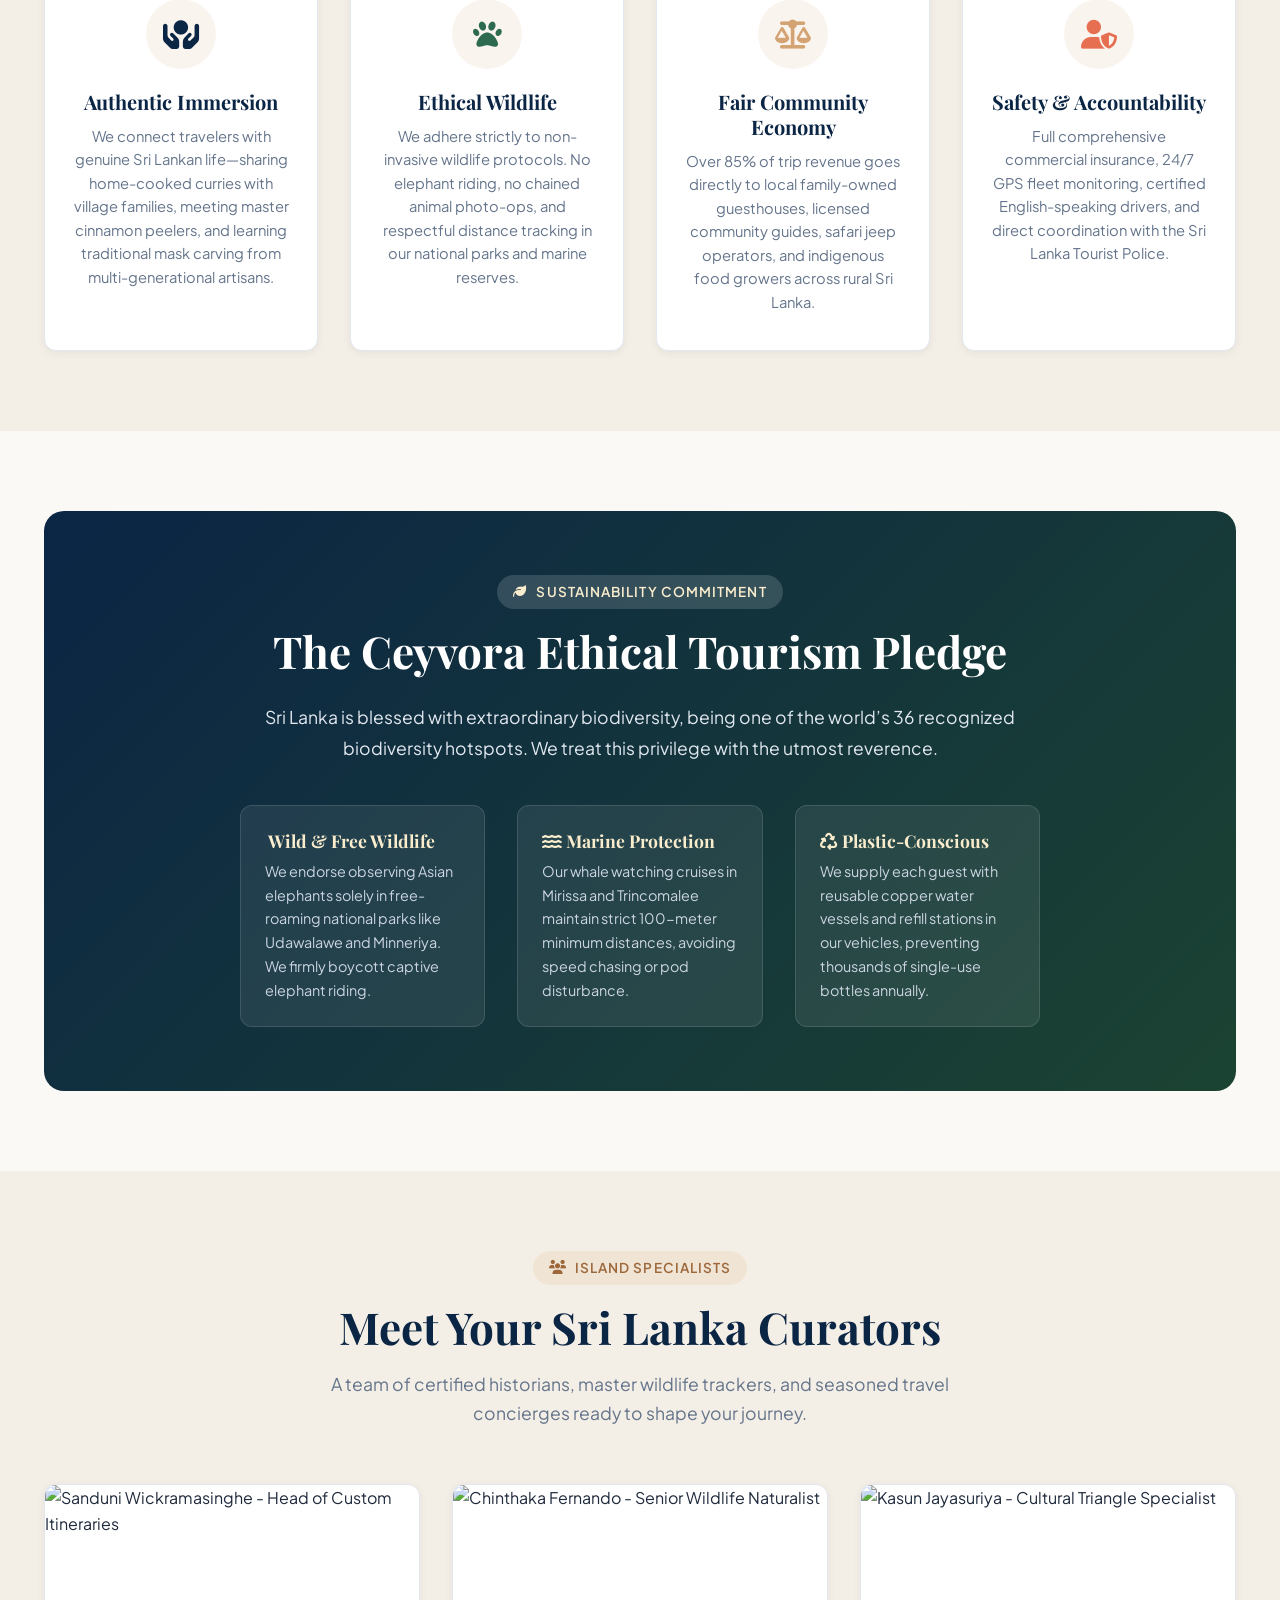
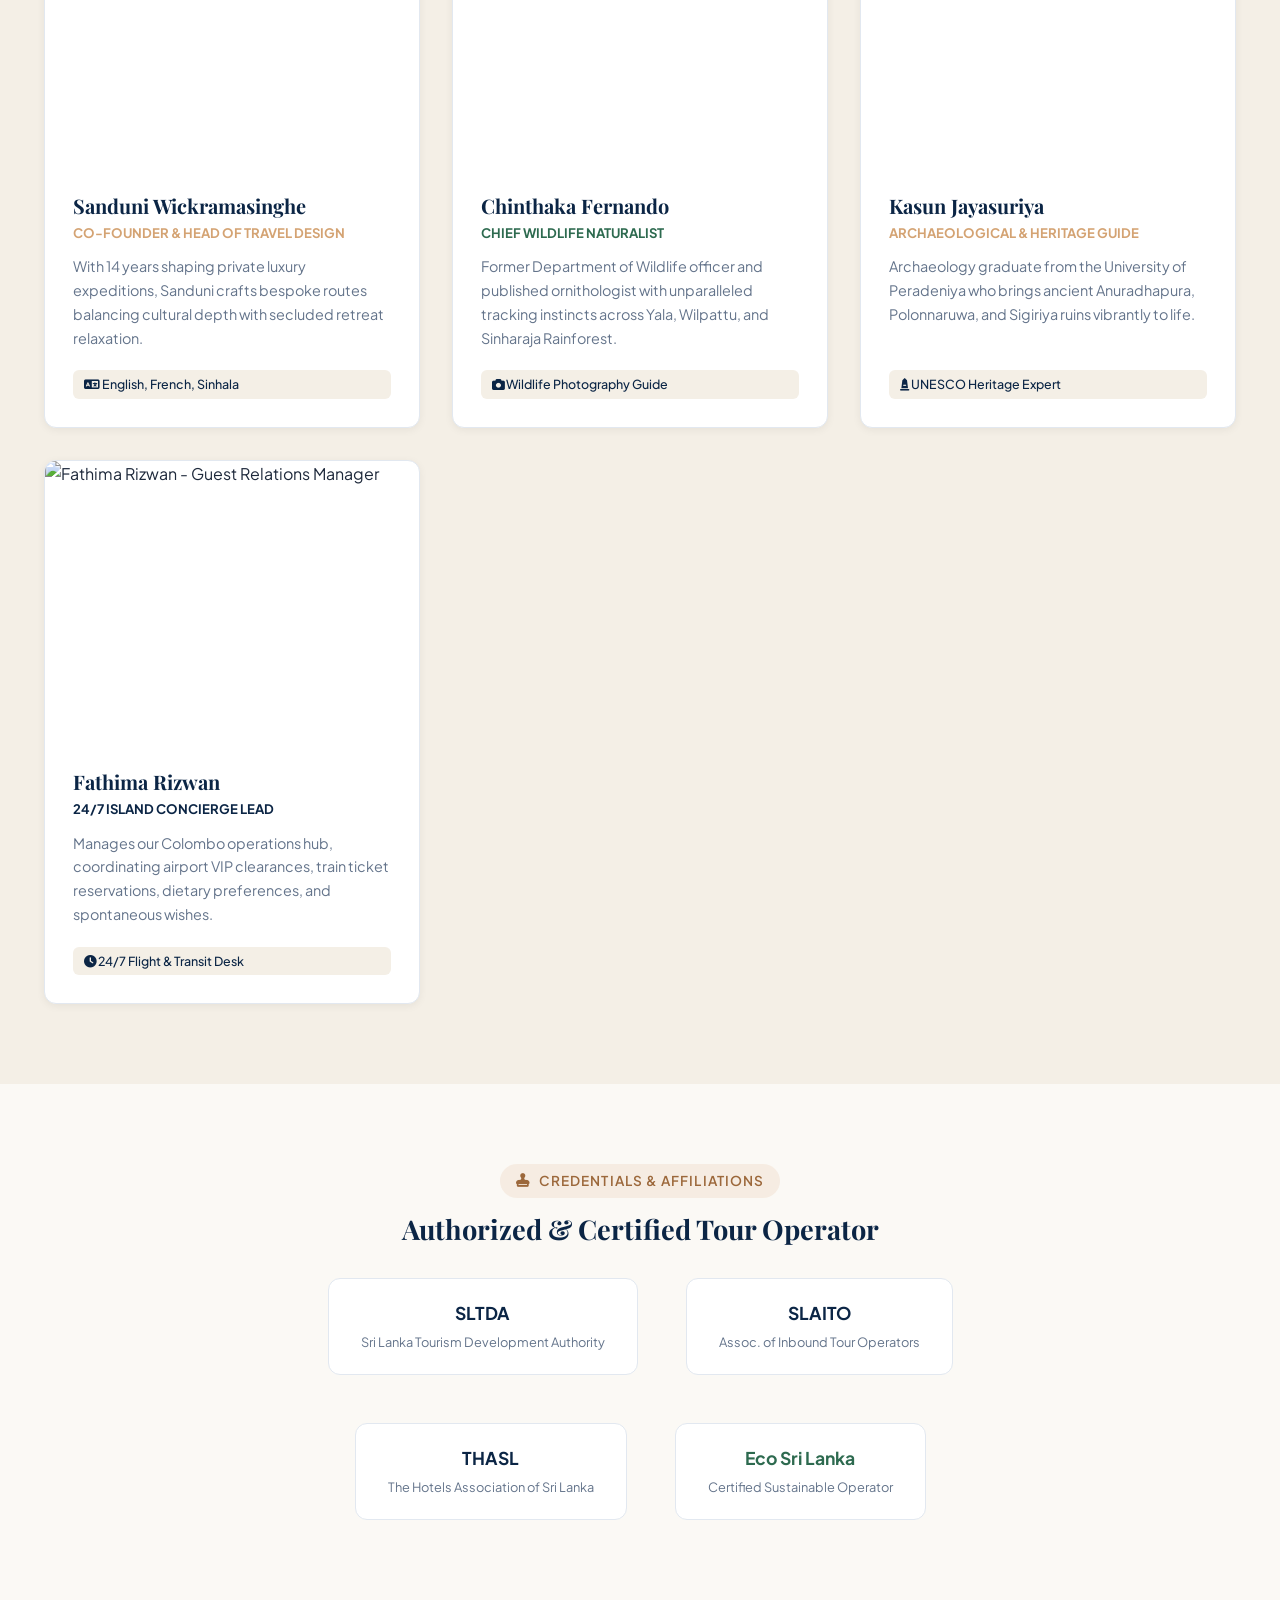
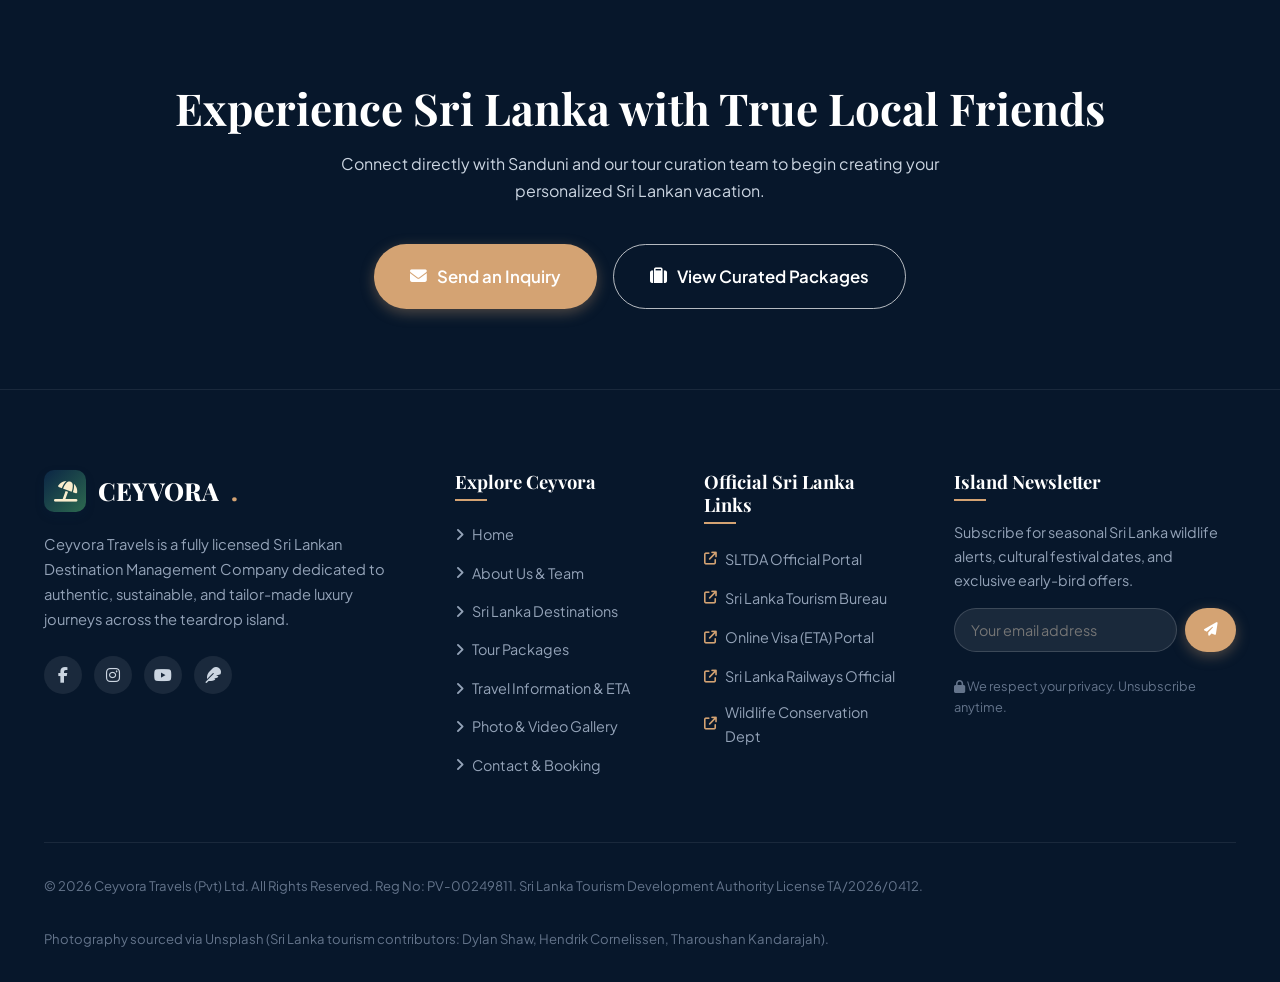
==== commit 9c06c90b: "fix" ====
--- a/about.html
+++ b/about.html
@@ -94,7 +94,7 @@
   </aside>
 
   <!-- Page Banner -->
-  <section class="page-banner" style="background-image: url('https://images.unsplash.com/photo-1544735716-392fe2489ffa?auto=format&fit=crop&w=1800&q=80');">
+  <section class="page-banner" style="background-image: url('assets/kandy.jpeg');">
     <div class="banner-content">
       <div class="banner-breadcrumbs">
         <a href="index.html">Home</a>
@@ -137,7 +137,7 @@
 
         <div>
           <div style="position: relative;">
-            <img src="https://images.unsplash.com/photo-1620619767323-b95a89183081?auto=format&fit=crop&w=800&q=80" alt="Kandy Lake and Cultural Heritage Sri Lanka" style="border-radius: var(--radius-lg); box-shadow: var(--shadow-lg); width: 100%; height: 480px; object-fit: cover;">
+            <img src="assets/kandy.jpeg" alt="Kandy Lake and Cultural Heritage Sri Lanka" style="border-radius: var(--radius-lg); box-shadow: var(--shadow-lg); width: 100%; height: 480px; object-fit: cover;">
             <div style="position: absolute; bottom: -20px; right: -20px; background: #ffffff; padding: 1.5rem 2rem; border-radius: var(--radius-md); box-shadow: var(--shadow-md); border-left: 5px solid var(--accent); max-width: 260px;">
               <p style="font-family: var(--font-heading); font-size: 1.1rem; color: var(--primary); margin: 0; font-weight: 700;">"Ayubowan!"</p>
               <p style="font-size: 0.82rem; color: var(--text-muted); margin: 0;">May you be blessed with long life & wellbeing.</p>
